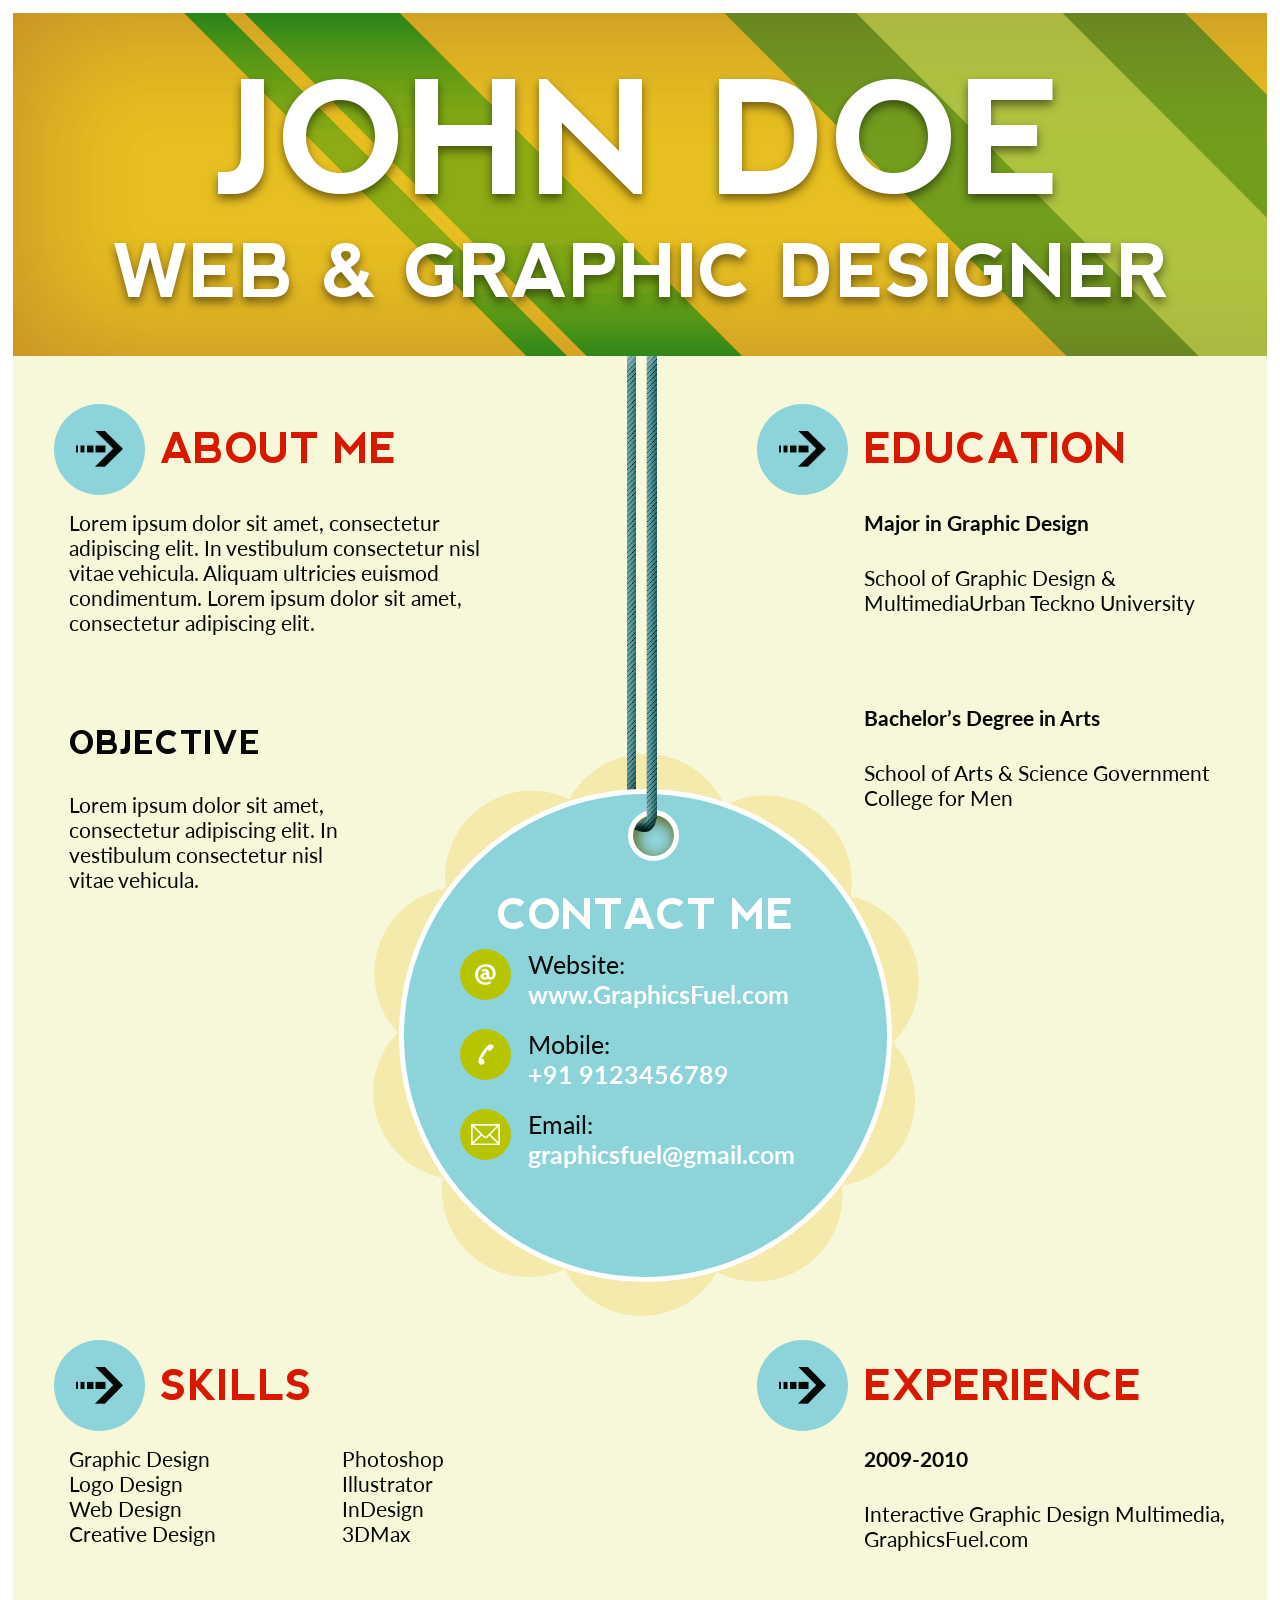
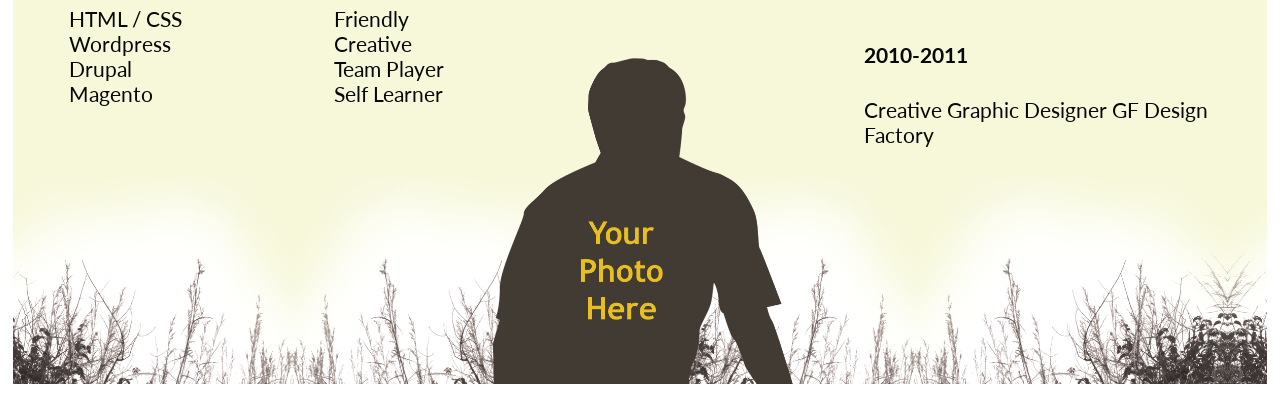
==== index.html @ d8ed86d9 "del empty folder site/" ====
<!DOCTYPE html>
<html>
  <head>
    <title>RESUME</title>
    <link rel="stylesheet" href="style.css">
    <link href="https://fonts.googleapis.com/css?family=Lato:300,400,700|Open+Sans:300,400,700" rel="stylesheet">
  </head>
  <body>
    <div class="wrapper">
      <header class="header">
        <div class="row header__row">
          <h1 class="header__title">John Doe</h1>
          <h2 class="header__subtitle">web &amp; Graphic designer</h2>
        </div>
      </header>
      <main class="main">
        <div class="container main__container container_first">
          <div class="container__block container__block_top">
            <div class="container__sphere"><img class="icon container__icon" src="images/arrow.png"></div>
            <h1 class="container__title">ABOUT  Me</h1>
          </div>
          <div class="container__block container__block_midle">
            <p class="container__text">Lorem ipsum dolor sit amet, consectetur adipiscing elit. In vestibulum consectetur nisl vitae vehicula. Aliquam ultricies euismod condimentum. Lorem ipsum dolor sit amet, consectetur adipiscing elit.</p>
          </div>
          <div class="container__block container__block_bottom">
            <h2 class="container__subtitle container__subtitle_bold">Objective</h2>
            <p class="container__text container__text_small">Lorem ipsum dolor sit amet, consectetur adipiscing elit. In vestibulum consectetur nisl vitae vehicula.</p>
          </div>
        </div>
        <div class="container main__container container_second">
          <div class="container__block container__block_top">
            <div class="container__sphere"><img class="icon container__icon" src="images/arrow.png"></div>
            <h1 class="container__title">Education</h1>
          </div>
          <div class="container__block container__block_midle">
            <h3 class="container__subtitle">Major in Graphic Design</h3>
            <p class="container__text">School of Graphic Design &amp; MultimediaUrban Teckno University</p>
          </div>
          <div class="container__block container__block_bottom">
            <h3 class="container__subtitle">Bachelor’s Degree in Arts</h3>
            <p class="container__text">School of Arts &amp; Science Government College for Men</p>
          </div>
        </div>
        <div class="container main__container container_third">
          <div class="container__block container__block_top">
            <div class="container__sphere"><img class="icon container__icon" src="images/arrow.png"></div>
            <h1 class="container__title">skills</h1>
          </div>
          <div class="container__block container__block_midle container__block_lists">
            <ul class="container__list">
              <li class="list__item">Graphic Design</li>
              <li class="list__item">Logo Design</li>
              <li class="list__item">Web Design</li>
              <li class="list__item">Creative Design</li>
            </ul>
            <ul class="container__list">
              <li class="list__item">Photoshop</li>
              <li class="list__item">Illustrator</li>
              <li class="list__item">InDesign</li>
              <li class="list__item">3DMax</li>
            </ul>
          </div>
          <div class="container__block container__block_bottom container__block_lists">
            <ul class="container__list">
              <li class="list__item">HTML / CSS</li>
              <li class="list__item">Wordpress</li>
              <li class="list__item">Drupal</li>
              <li class="list__item">Magento</li>
            </ul>
            <ul class="container__list">
              <li class="list__item">Friendly</li>
              <li class="list__item">Creative</li>
              <li class="list__item">Team Player</li>
              <li class="list__item">Self Learner</li>
            </ul>
          </div>
        </div>
        <div class="container main__container container_fourth">
          <div class="container__block container__block_top">
            <div class="container__sphere"><img class="icon container__icon" src="images/arrow.png"></div>
            <h1 class="container__title">experience</h1>
          </div>
          <div class="container__block container__block_midle">
            <h3 class="container__subtitle">2009-2010</h3>
            <p class="container__text">Interactive Graphic Design Multimedia, GraphicsFuel.com</p>
          </div>
          <div class="container__block container__block_bottom">
            <h3 class="container__subtitle">2010-2011</h3>
            <p class="container__text">Creative Graphic Designer GF Design Factory</p>
          </div>
        </div>
        <div class="contact-box main__contact-box">
          <div class="contact-box__rope contact-box__rope_back"></div>
          <div class="contact-box__bubble-wrapper">
            <div class="contact-box__sphere">
              <div class="contact-box__hole"></div>
              <div class="contact-box__rope contact-box__rope_front"></div>
              <h1 class="contact-box__title contact-box__title_big">contact me</h1>
              <div class="contact-box__website-box">
                <div class="contact-box__sphere_small"><img class="contact-box__icon" src="images/contactBoxWebsite.png"></div>
                <div class="contact-box__info">
                  <h4 class="contact-box__title">Website:</h4>
                  <p class="contact-box__website">www.GraphicsFuel.com</p>
                </div>
              </div>
              <div class="contact-box__phone-box">
                <div class="contact-box__sphere_small"><img class="contact-box__icon" src="images/contactBoxPhone.png"></div>
                <div class="contact-box__info">
                  <h4 class="contact-box__title">Mobile:</h4>
                  <p class="contact-box__phone">+91 9123456789</p>
                </div>
              </div>
              <div class="contact-box__email-box">
                <div class="contact-box__sphere_small"><img class="contact-box__icon" src="images/contactBoxEmail.png"></div>
                <div class="contact-box__info">
                  <h4 class="contact-box__title">Email:</h4>
                  <p class="contact-box__email">graphicsfuel@gmail.com</p>
                </div>
              </div>
            </div>
          </div>
        </div>
      </main>
      <footer class="footer">
        <div class="footer__photo"></div>
      </footer>
    </div>
  </body>
  <script>
    //удаление рекламы хостинга после футера
    document.body.querySelector('.cbalink').remove();
  </script>
</html>
---- style.css ----
@font-face{font-family:'nevis-Bold';src:url("fonts/nevis-Bold/nevis-Bold.eot?#iefix") format("embedded-opentype"),url("fonts/nevis-Bold/nevis-Bold.woff") format("woff"),url("nevis-Bold.ttf") format("truetype"),url("fonts/nevis-Bold/nevis-Bold.svg#nevis-Bold") format("svg");font-weight:normal;font-style:normal}@font-face{font-family:'TrebuchetMS-Bold';src:url("fonts/TrebuchetMS-Bold/TrebuchetMS-Bold.eot?#iefix") format("embedded-opentype"),url("fonts/TrebuchetMS-Bold/TrebuchetMS-Bold.woff") format("woff"),url("TrebuchetMS-Bold.ttf") format("truetype"),url("fonts/TrebuchetMS-Bold/TrebuchetMS-Bold.svg#TrebuchetMS-Bold") format("svg");font-weight:normal;font-style:normal}*{margin:0;padding:0}.cbalink{display:none !important}.wrapper{margin:1.4902vh;-webkit-box-sizing:border-box;box-sizing:border-box;background-color:#f7f8da}.header{display:-webkit-box;display:-webkit-flex;display:-ms-flexbox;display:flex;-webkit-box-pack:justify;-webkit-justify-content:space-between;-ms-flex-pack:justify;justify-content:space-between}.header__row{display:-webkit-box;display:-webkit-flex;display:-ms-flexbox;display:flex;-webkit-box-orient:vertical;-webkit-box-direction:normal;-webkit-flex-direction:column;-ms-flex-direction:column;flex-direction:column;-webkit-box-pack:center;-webkit-justify-content:center;-ms-flex-pack:center;justify-content:center;-webkit-box-align:center;-webkit-align-items:center;-ms-flex-align:center;align-items:center;background:url("images/top.png") left top no-repeat;background-size:cover;-webkit-box-sizing:border-box;box-sizing:border-box;width:100%;padding:2.94118% 0 3.29412%;z-index:10}.header__title,.header__subtitle{font-size:12.27451vw;text-shadow:0 5px 10px rgba(0,0,0,0.5);color:#fff;font-family:"nevis-Bold";font-weight:700;text-transform:uppercase}.header__subtitle{font-size:5.72549vw}.main{display:-webkit-box;display:-webkit-flex;display:-ms-flexbox;display:flex;-webkit-flex-wrap:wrap;-ms-flex-wrap:wrap;flex-wrap:wrap;padding:1.88235vw 3.17647vw 0;width:100%;-webkit-box-sizing:border-box;box-sizing:border-box;-webkit-box-pack:justify;-webkit-justify-content:space-between;-ms-flex-pack:justify;justify-content:space-between;text-align:left;font-family:Lato;position:relative}.main__container{display:-webkit-box;display:-webkit-flex;display:-ms-flexbox;display:flex;-webkit-box-orient:vertical;-webkit-box-direction:normal;-webkit-flex-direction:column;-ms-flex-direction:column;flex-direction:column;-webkit-box-pack:start;-webkit-justify-content:flex-start;-ms-flex-pack:start;justify-content:flex-start;-webkit-box-align:start;-webkit-align-items:flex-start;-ms-flex-align:start;align-items:flex-start;-webkit-flex-wrap:wrap;-ms-flex-wrap:wrap;flex-wrap:wrap;width:40%;margin-top:1.88235vw;-webkit-box-sizing:border-box;box-sizing:border-box}.main__container:nth-of-type(1),.main__container:nth-of-type(2){margin-bottom:30.78431vw}.main__container:nth-of-type(2n) .container__block_midle{margin-left:8.35294vw}.main__container:nth-of-type(2n) .container__block_bottom,.main__container:nth-of-type(2n) .container__block_midle{margin-left:8.35294vw}.main__contact-box{left:28.66667%;top:28.03922%;width:42.66667vw;height:43.92157vw;position:absolute}.container__block{display:-webkit-box;display:-webkit-flex;display:-ms-flexbox;display:flex;-webkit-box-orient:vertical;-webkit-box-direction:normal;-webkit-flex-direction:column;-ms-flex-direction:column;flex-direction:column}.container__block_top{-webkit-box-orient:horizontal;-webkit-box-direction:normal;-webkit-flex-direction:row;-ms-flex-direction:row;flex-direction:row;-webkit-box-align:center;-webkit-align-items:center;-ms-flex-align:center;align-items:center;margin-bottom:1.17647vw}.container__block_midle{padding-bottom:2.47059vw;margin-bottom:2.23529vw}.container__block_bottom,.container__block_midle{margin-left:1.17647vw}.container__block_lists{-webkit-box-orient:horizontal;-webkit-box-direction:normal;-webkit-flex-direction:row;-ms-flex-direction:row;flex-direction:row;-webkit-box-pack:justify;-webkit-justify-content:space-between;-ms-flex-pack:justify;justify-content:space-between;width:100%;-webkit-box-sizing:border-box;box-sizing:border-box}.container__sphere{display:-webkit-box;display:-webkit-flex;display:-ms-flexbox;display:flex;-webkit-box-pack:center;-webkit-justify-content:center;-ms-flex-pack:center;justify-content:center;-webkit-box-align:center;-webkit-align-items:center;-ms-flex-align:center;align-items:center;width:7.09804vw;height:7.09804vw;margin-right:1.21569vw;-webkit-border-radius:50% 50%;border-radius:50% 50%;background-color:#8dd4da}.container__icon{width:51.9337%;height:40.33149%}.container__title{font-family:"nevis-Bold";font-size:3.2549vw;color:#d91800;font-weight:700;text-transform:uppercase}.container__subtitle,.container__text{font-weight:700;color:#060808;font-size:1.64706vw;margin-bottom:2.35294vw}.container__subtitle_bold{font-family:"nevis-Bold";font-size:2.47059vw;font-weight:700;text-transform:uppercase}.container__text{font-weight:400}.container__text_small{width:60%}.container__list{margin-right:20%}.list__item{list-style-type:none;font-size:1.64706vw;color:#060808;font-weight:400}.contact-box__bubble-wrapper{width:100%;height:100%;background:url("images/bubble-wrapper.png") left top no-repeat;background-size:cover;-webkit-box-sizing:border-box;box-sizing:border-box;display:-webkit-box;display:-webkit-flex;display:-ms-flexbox;display:flex;-webkit-box-pack:center;-webkit-justify-content:center;-ms-flex-pack:center;justify-content:center;-webkit-box-align:center;-webkit-align-items:center;-ms-flex-align:center;align-items:center}.contact-box__icon{width:1.76471vw;height:auto}.contact-box__icon:last-of-type{height:1.64706vw;width:auto}.contact-box__title{color:#060808;font-weight:400;font-size:1.96078vw}.contact-box__title_big{font-size:3.2549vw;color:#fff;font-family:"nevis-Bold";text-transform:uppercase}.contact-box__hole{width:3.21569vw;height:3.21569vw;-webkit-box-shadow:inset .19608vw .35294vw 1.13725vw #5b5800;box-shadow:inset .19608vw .35294vw 1.13725vw #5b5800;border:.39216vw solid #fff;-webkit-border-radius:50% 50%;border-radius:50% 50%;position:absolute;top:1.29412vw;left:46.23162%}.contact-box__rope{position:absolute}.contact-box__rope_front{height:37.64706vw;width:1.84314vw;margin-left:-0.1%;background:url("images/ropeFront.png") left top no-repeat;background-size:cover;z-index:3;bottom:92%}.contact-box__rope_back{height:38.03922vw;width:.70588vw;background:url("images/ropeBack.png") left top no-repeat;background-size:cover;z-index:0;left:46.5%;bottom:85%}.contact-box__sphere{width:37.72549vw;height:37.72549vw;border:.39216vw solid #fff;-webkit-border-radius:50% 50%;border-radius:50% 50%;background-color:#8dd4da;display:-webkit-box;display:-webkit-flex;display:-ms-flexbox;display:flex;-webkit-box-orient:vertical;-webkit-box-direction:normal;-webkit-flex-direction:column;-ms-flex-direction:column;flex-direction:column;-webkit-box-pack:center;-webkit-justify-content:center;-ms-flex-pack:center;justify-content:center;-webkit-box-align:center;-webkit-align-items:center;-ms-flex-align:center;align-items:center;position:relative}.contact-box__sphere_small{width:4vw;height:4vw;-webkit-border-radius:50% 50%;border-radius:50% 50%;background-color:#b6c500;display:-webkit-box;display:-webkit-flex;display:-ms-flexbox;display:flex;-webkit-box-pack:center;-webkit-justify-content:center;-ms-flex-pack:center;justify-content:center;-webkit-box-align:center;-webkit-align-items:center;-ms-flex-align:center;align-items:center;margin-right:1.33333vw}.contact-box__website-box,.contact-box__phone-box,.contact-box__email-box{width:29.01961vw;margin:.78431vw 0;display:-webkit-box;display:-webkit-flex;display:-ms-flexbox;display:flex;-webkit-box-orient:horizontal;-webkit-box-direction:normal;-webkit-flex-direction:row;-ms-flex-direction:row;flex-direction:row;-webkit-flex-wrap:wrap;-ms-flex-wrap:wrap;flex-wrap:wrap}.contact-box__website,.contact-box__phone,.contact-box__email{color:#fff;font-size:1.96078vw;font-weight:700}.footer{background:url("images/footer.png") left top no-repeat;background-size:cover;-webkit-box-sizing:border-box;box-sizing:border-box;height:16.19608vw;position:relative}.footer__photo{background:url("images/photo.png") left top no-repeat;background-size:cover;width:23.4902vw;height:25.45098vw;bottom:0;margin-left:38.23529%;position:absolute}
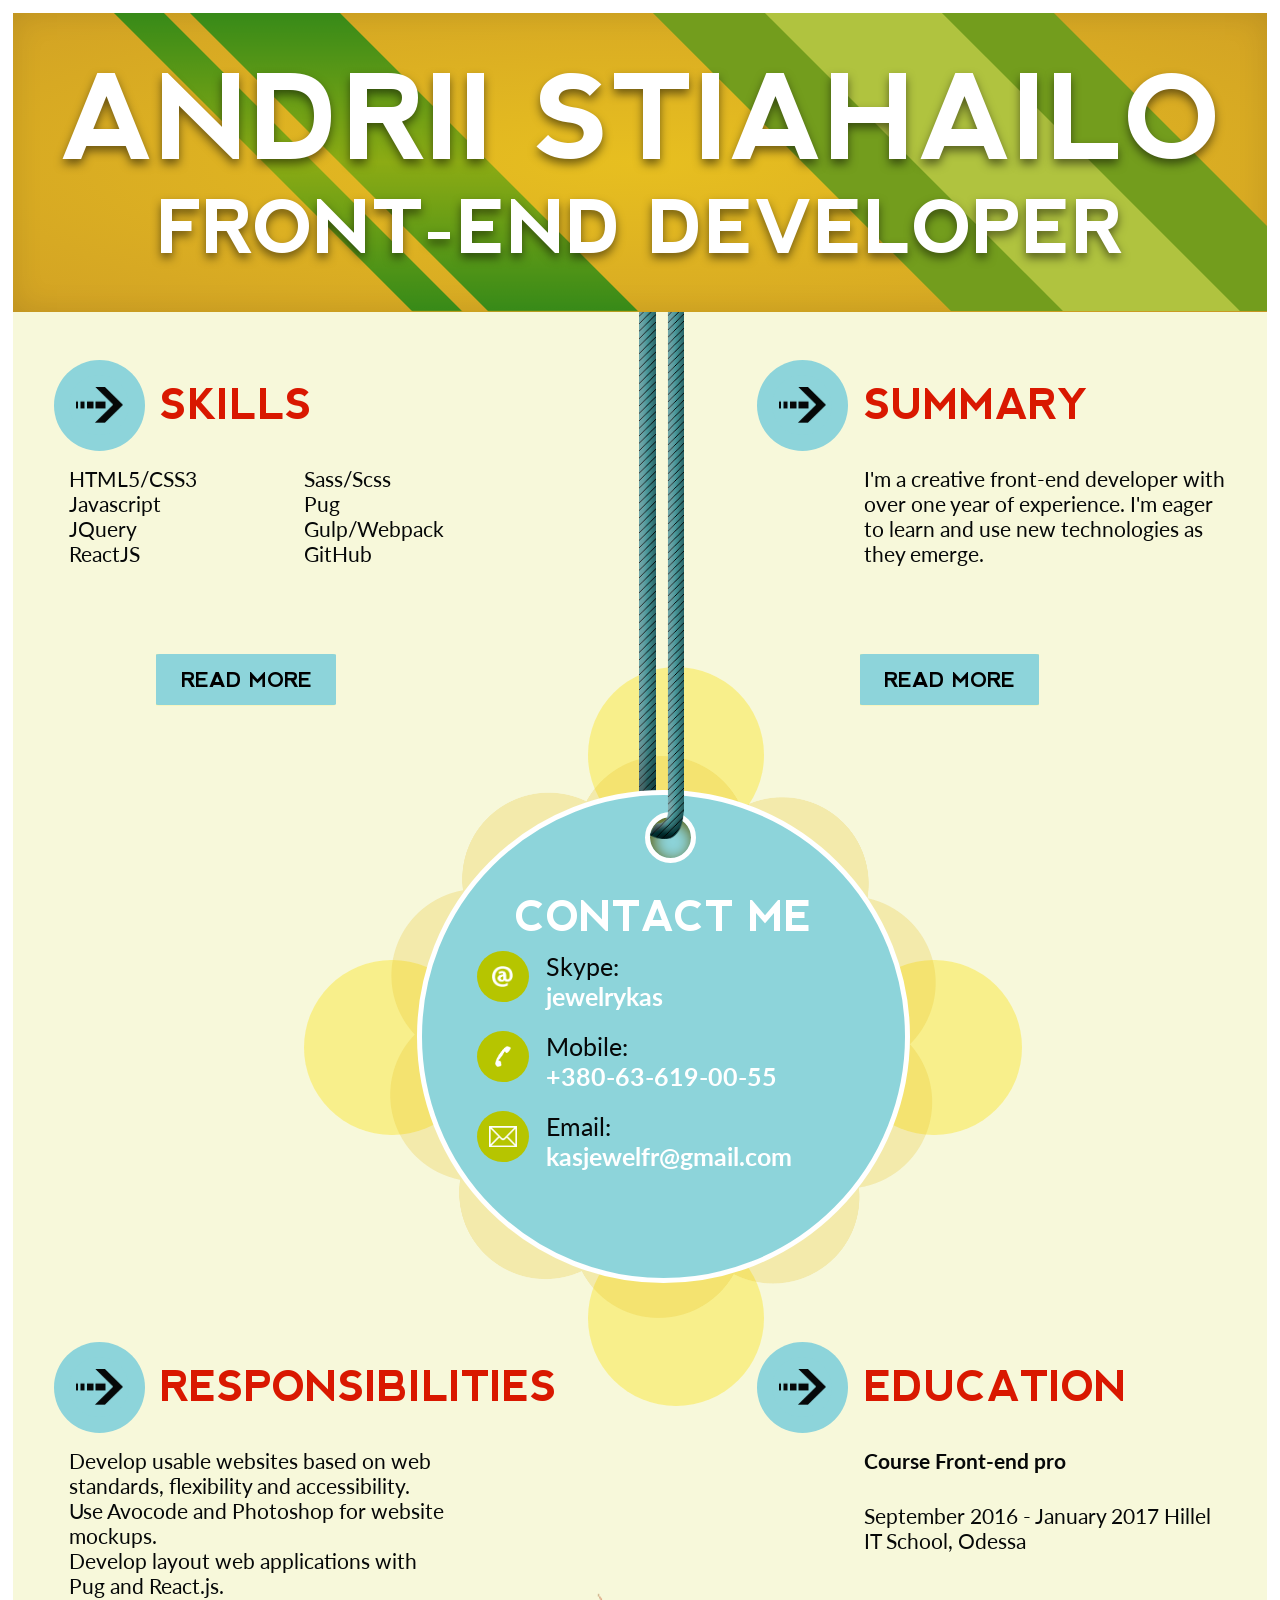
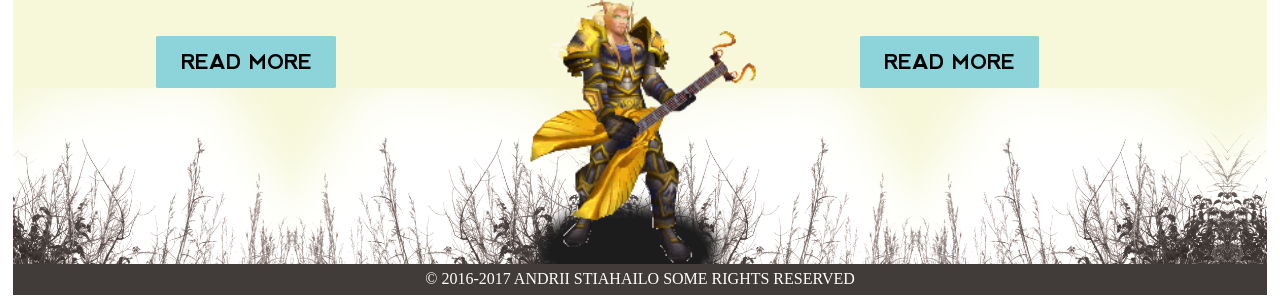
==== commit 8f85e5a8: "update site in branch master" ====
--- a/index.html
+++ b/index.html
@@ -2,96 +2,115 @@
 <html>
   <head>
     <title>RESUME</title>
-    <link rel="stylesheet" href="style.css">
+    <link rel="stylesheet" href="style.css?ver=1">
     <link href="https://fonts.googleapis.com/css?family=Lato:300,400,700|Open+Sans:300,400,700" rel="stylesheet">
   </head>
   <body>
     <div class="wrapper">
       <header class="header">
+        <div class="header__skew-blok skew-blok skew-blok_right">
+          <div class="skew-blok__skew-elem skew-blok__skew-elem_big-right">
+            <div class="skew-blok__skew-elem skew-blok__skew-elem_small-right"></div>
+          </div>
+        </div>
+        <div class="header__skew-blok skew-blok skew-blok_left">
+          <div class="skew-blok__skew-elem skew-blok__skew-elem_big-left"></div>
+          <div class="skew-blok__skew-elem skew-blok__skew-elem_small-left"></div>
+        </div>
         <div class="row header__row">
-          <h1 class="header__title">John Doe</h1>
-          <h2 class="header__subtitle">web &amp; Graphic designer</h2>
+          <h1 class="header__title">ANDRII STIAHAILO</h1>
+          <h2 class="header__subtitle">FRONT-END DEVELOPER</h2>
         </div>
       </header>
       <main class="main">
         <div class="container main__container container_first">
           <div class="container__block container__block_top">
-            <div class="container__sphere"><img class="icon container__icon" src="images/arrow.png"></div>
-            <h1 class="container__title">ABOUT  Me</h1>
+            <div class="container__sphere">
+              <div class="container__icon_front"><img class="icon container__icon" src="images/arrow.png"></div>
+              <div class="container__icon_back"><img class="icon container__icon" src="images/gear.svg"></div>
+            </div>
+            <h1 class="container__title">skills</h1>
+          </div>
+          <div class="container__block container__block_midle container__block_lists">
+            <ul class="container__list">
+              <li class="list__item">HTML5/CSS3</li>
+              <li class="list__item">Javascript</li>
+              <li class="list__item">JQuery</li>
+              <li class="list__item">ReactJS</li>
+            </ul>
+            <ul class="container__list">
+              <li class="list__item">Sass/Scss</li>
+              <li class="list__item">Pug</li>
+              <li class="list__item">Gulp/Webpack</li>
+              <li class="list__item">GitHub</li>
+            </ul>
+          </div>
+          <div class="container__block container__block_bottom container__block_lists hide_size">
+            <ul class="container__list">
+              <li class="list__item">Bootstrap</li>
+              <li class="list__item">Wordpress</li>
+              <li class="list__item">Avocode</li>
+              <li class="list__item">Photoshop</li>
+            </ul>
+            <ul class="container__list">
+              <li class="list__item">OOP JS</li>
+              <li class="list__item">Ajax request</li>
+              <li class="list__item">API</li>
+              <li class="list__item">BEM</li>
+            </ul>
+          </div>
+          <input class="container-button__checkbox hide" type="checkbox" id="checkbox_1">
+          <label for="checkbox_1" onclick="chekSize(this)">
+            <div class="container-button">
+              <div class="container-button__sides">
+                <div class="container-button__side container-button__side_front"> 
+                  <p class="container-button__text">read more</p>
+                </div>
+                <div class="container-button__side container-button__side_back"> 
+                  <p class="container-button__text">hide</p>
+                </div>
+              </div>
+            </div>
+          </label>
+        </div>
+        <div class="container main__container container_second">
+          <div class="container__block container__block_top">
+            <div class="container__sphere">
+              <div class="container__icon_front"><img class="icon container__icon" src="images/arrow.png"></div>
+              <div class="container__icon_back"><img class="icon container__icon" src="images/gear.svg"></div>
+            </div>
+            <h1 class="container__title">SUMMARY</h1>
           </div>
           <div class="container__block container__block_midle">
-            <p class="container__text">Lorem ipsum dolor sit amet, consectetur adipiscing elit. In vestibulum consectetur nisl vitae vehicula. Aliquam ultricies euismod condimentum. Lorem ipsum dolor sit amet, consectetur adipiscing elit.</p>
-          </div>
-          <div class="container__block container__block_bottom">
-            <h2 class="container__subtitle container__subtitle_bold">Objective</h2>
-            <p class="container__text container__text_small">Lorem ipsum dolor sit amet, consectetur adipiscing elit. In vestibulum consectetur nisl vitae vehicula.</p>
-          </div>
-        </div>
-        <div class="container main__container container_second">
-          <div class="container__block container__block_top">
-            <div class="container__sphere"><img class="icon container__icon" src="images/arrow.png"></div>
-            <h1 class="container__title">Education</h1>
-          </div>
-          <div class="container__block container__block_midle">
-            <h3 class="container__subtitle">Major in Graphic Design</h3>
-            <p class="container__text">School of Graphic Design &amp; MultimediaUrban Teckno University</p>
-          </div>
-          <div class="container__block container__block_bottom">
-            <h3 class="container__subtitle">Bachelor’s Degree in Arts</h3>
-            <p class="container__text">School of Arts &amp; Science Government College for Men</p>
-          </div>
-        </div>
-        <div class="container main__container container_third">
-          <div class="container__block container__block_top">
-            <div class="container__sphere"><img class="icon container__icon" src="images/arrow.png"></div>
-            <h1 class="container__title">skills</h1>
-          </div>
-          <div class="container__block container__block_midle container__block_lists">
-            <ul class="container__list">
-              <li class="list__item">Graphic Design</li>
-              <li class="list__item">Logo Design</li>
-              <li class="list__item">Web Design</li>
-              <li class="list__item">Creative Design</li>
-            </ul>
-            <ul class="container__list">
-              <li class="list__item">Photoshop</li>
-              <li class="list__item">Illustrator</li>
-              <li class="list__item">InDesign</li>
-              <li class="list__item">3DMax</li>
-            </ul>
-          </div>
-          <div class="container__block container__block_bottom container__block_lists">
-            <ul class="container__list">
-              <li class="list__item">HTML / CSS</li>
-              <li class="list__item">Wordpress</li>
-              <li class="list__item">Drupal</li>
-              <li class="list__item">Magento</li>
-            </ul>
-            <ul class="container__list">
-              <li class="list__item">Friendly</li>
-              <li class="list__item">Creative</li>
-              <li class="list__item">Team Player</li>
-              <li class="list__item">Self Learner</li>
-            </ul>
-          </div>
-        </div>
-        <div class="container main__container container_fourth">
-          <div class="container__block container__block_top">
-            <div class="container__sphere"><img class="icon container__icon" src="images/arrow.png"></div>
-            <h1 class="container__title">experience</h1>
-          </div>
-          <div class="container__block container__block_midle">
-            <h3 class="container__subtitle">2009-2010</h3>
-            <p class="container__text">Interactive Graphic Design Multimedia, GraphicsFuel.com</p>
-          </div>
-          <div class="container__block container__block_bottom">
-            <h3 class="container__subtitle">2010-2011</h3>
-            <p class="container__text">Creative Graphic Designer GF Design Factory</p>
-          </div>
-        </div>
-        <div class="contact-box main__contact-box">
-          <div class="contact-box__rope contact-box__rope_back"></div>
-          <div class="contact-box__bubble-wrapper">
+            <p class="container__text"> I'm a creative front-end developer with over one year of experience. I'm eager to learn and use new technologies as they emerge.</p>
+          </div>
+          <div class="container__block container__block_bottom hide_size">
+            <p class="container__text">Reliable and dedicated with the ability to learn quickly and work in a fast paced environment.</p>
+          </div>
+          <input class="container-button__checkbox hide" type="checkbox" id="checkbox_3">
+          <label for="checkbox_3" onclick="chekSize(this)">
+            <div class="container-button">
+              <div class="container-button__sides">
+                <div class="container-button__side container-button__side_front"> 
+                  <p class="container-button__text">read more</p>
+                </div>
+                <div class="container-button__side container-button__side_back"> 
+                  <p class="container-button__text">hide</p>
+                </div>
+              </div>
+            </div>
+          </label>
+        </div>
+        <div class="contact-box_wrap">
+          <div class="contact-box main__contact-box">
+            <div class="contact-box__rope contact-box__rope_back"></div>
+            <div class="contact-box__bubble-wrapper"></div>
+            <div class="contact-box__circles-wrapper">
+              <div class="contact-box__circle contact-box__circle_top"></div>
+              <div class="contact-box__circle contact-box__circle_right"></div>
+              <div class="contact-box__circle contact-box__circle_bottom"></div>
+              <div class="contact-box__circle contact-box__circle_left"></div>
+            </div>
             <div class="contact-box__sphere">
               <div class="contact-box__hole"></div>
               <div class="contact-box__rope contact-box__rope_front"></div>
@@ -99,35 +118,113 @@
               <div class="contact-box__website-box">
                 <div class="contact-box__sphere_small"><img class="contact-box__icon" src="images/contactBoxWebsite.png"></div>
                 <div class="contact-box__info">
-                  <h4 class="contact-box__title">Website:</h4>
-                  <p class="contact-box__website">www.GraphicsFuel.com</p>
+                  <h4 class="contact-box__title">Skype:</h4>
+                  <p class="contact-box__website">jewelrykas</p>
                 </div>
               </div>
               <div class="contact-box__phone-box">
                 <div class="contact-box__sphere_small"><img class="contact-box__icon" src="images/contactBoxPhone.png"></div>
                 <div class="contact-box__info">
                   <h4 class="contact-box__title">Mobile:</h4>
-                  <p class="contact-box__phone">+91 9123456789</p>
+                  <p class="contact-box__phone">+380-63-619-00-55</p>
                 </div>
               </div>
               <div class="contact-box__email-box">
                 <div class="contact-box__sphere_small"><img class="contact-box__icon" src="images/contactBoxEmail.png"></div>
                 <div class="contact-box__info">
                   <h4 class="contact-box__title">Email:</h4>
-                  <p class="contact-box__email">graphicsfuel@gmail.com</p>
-                </div>
-              </div>
-            </div>
-          </div>
+                  <p class="contact-box__email">kasjewelfr@gmail.com</p>
+                </div>
+              </div>
+            </div>
+          </div>
+        </div>
+        <div class="container main__container container_third">
+          <div class="container__block container__block_top">
+            <div class="container__sphere">
+              <div class="container__icon_front"><img class="icon container__icon" src="images/arrow.png"></div>
+              <div class="container__icon_back"><img class="icon container__icon" src="images/gear.svg"></div>
+            </div>
+            <h1 class="container__title">Responsibilities</h1>
+          </div>
+          <div class="container__block container__block_midle container__block_lists">
+            <ul class="container__list">
+              <li class="list__item">Develop usable websites based on web standards, flexibility and accessibility.</li>
+              <li class="list__item">Use Avocode and Photoshop for website mockups.</li>
+              <li class="list__item">Develop layout web applications with Pug and React.js.</li>
+            </ul>
+          </div>
+          <div class="container__block container__block_bottom container__block_lists hide_size">
+            <ul class="container__list">
+              <li class="list__item">Write simple plugins and animations in JavaScript.</li>
+              <li class="list__item">Use BEM methodology for making source code more readable and understandable.</li>
+            </ul>
+          </div>
+          <input class="container-button__checkbox hide" type="checkbox" id="checkbox_2">
+          <label for="checkbox_2" onclick="chekSize(this)">
+            <div class="container-button">
+              <div class="container-button__sides">
+                <div class="container-button__side container-button__side_front"> 
+                  <p class="container-button__text">read more</p>
+                </div>
+                <div class="container-button__side container-button__side_back"> 
+                  <p class="container-button__text">hide</p>
+                </div>
+              </div>
+            </div>
+          </label>
+        </div>
+        <div class="container main__container container_fourth">
+          <div class="container__block container__block_top">
+            <div class="container__sphere">
+              <div class="container__icon_front"><img class="icon container__icon" src="images/arrow.png"></div>
+              <div class="container__icon_back"><img class="icon container__icon" src="images/gear.svg"></div>
+            </div>
+            <h1 class="container__title">Education</h1>
+          </div>
+          <div class="container__block container__block_midle">
+            <h3 class="container__subtitle">Course Front-end pro</h3>
+            <p class="container__text">September 2016 - January 2017	Hillel IT School, Odessa</p>
+          </div>
+          <div class="container__block container__block_bottom hide_size">
+            <h3 class="container__subtitle">Diploma - Enterprise economy</h3>
+            <p class="container__text">September 2011 - June 2015	ONAFT (Odessa National Academy Food Technologies)</p>
+          </div>
+          <input class="container-button__checkbox hide" type="checkbox" id="checkbox_4">
+          <label for="checkbox_4" onclick="chekSize(this)">
+            <div class="container-button">
+              <div class="container-button__sides">
+                <div class="container-button__side container-button__side_front"> 
+                  <p class="container-button__text">read more</p>
+                </div>
+                <div class="container-button__side container-button__side_back"> 
+                  <p class="container-button__text">hide</p>
+                </div>
+              </div>
+            </div>
+          </label>
         </div>
       </main>
       <footer class="footer">
         <div class="footer__photo"></div>
+        <div class="footer__shadow"></div>
+        <div class="footer__copyright">
+          <p class="footer__text">&copy; 2016-2017 ANDRII STIAHAILO SOME RIGHTS RESERVED</p>
+        </div>
       </footer>
     </div>
   </body>
   <script>
     //удаление рекламы хостинга после футера
-    document.body.querySelector('.cbalink').remove();
+    if (document.body.querySelector('.cbalink'))
+    	document.body.querySelector('.cbalink').remove();
+    //
+    function chekSize(e) {
+    var elem = e.parentElement.children
+    	if (!elem[3].checked)
+    		elem[2].classList.remove('hide_size')
+    	else
+    		elem[2].classList.add('hide_size')
+    }
   </script>
 </html>
--- a/style.css
+++ b/style.css
@@ -1 +1 @@
-@font-face{font-family:'nevis-Bold';src:url("fonts/nevis-Bold/nevis-Bold.eot?#iefix") format("embedded-opentype"),url("fonts/nevis-Bold/nevis-Bold.woff") format("woff"),url("nevis-Bold.ttf") format("truetype"),url("fonts/nevis-Bold/nevis-Bold.svg#nevis-Bold") format("svg");font-weight:normal;font-style:normal}@font-face{font-family:'TrebuchetMS-Bold';src:url("fonts/TrebuchetMS-Bold/TrebuchetMS-Bold.eot?#iefix") format("embedded-opentype"),url("fonts/TrebuchetMS-Bold/TrebuchetMS-Bold.woff") format("woff"),url("TrebuchetMS-Bold.ttf") format("truetype"),url("fonts/TrebuchetMS-Bold/TrebuchetMS-Bold.svg#TrebuchetMS-Bold") format("svg");font-weight:normal;font-style:normal}*{margin:0;padding:0}.cbalink{display:none !important}.wrapper{margin:1.4902vh;-webkit-box-sizing:border-box;box-sizing:border-box;background-color:#f7f8da}.header{display:-webkit-box;display:-webkit-flex;display:-ms-flexbox;display:flex;-webkit-box-pack:justify;-webkit-justify-content:space-between;-ms-flex-pack:justify;justify-content:space-between}.header__row{display:-webkit-box;display:-webkit-flex;display:-ms-flexbox;display:flex;-webkit-box-orient:vertical;-webkit-box-direction:normal;-webkit-flex-direction:column;-ms-flex-direction:column;flex-direction:column;-webkit-box-pack:center;-webkit-justify-content:center;-ms-flex-pack:center;justify-content:center;-webkit-box-align:center;-webkit-align-items:center;-ms-flex-align:center;align-items:center;background:url("images/top.png") left top no-repeat;background-size:cover;-webkit-box-sizing:border-box;box-sizing:border-box;width:100%;padding:2.94118% 0 3.29412%;z-index:10}.header__title,.header__subtitle{font-size:12.27451vw;text-shadow:0 5px 10px rgba(0,0,0,0.5);color:#fff;font-family:"nevis-Bold";font-weight:700;text-transform:uppercase}.header__subtitle{font-size:5.72549vw}.main{display:-webkit-box;display:-webkit-flex;display:-ms-flexbox;display:flex;-webkit-flex-wrap:wrap;-ms-flex-wrap:wrap;flex-wrap:wrap;padding:1.88235vw 3.17647vw 0;width:100%;-webkit-box-sizing:border-box;box-sizing:border-box;-webkit-box-pack:justify;-webkit-justify-content:space-between;-ms-flex-pack:justify;justify-content:space-between;text-align:left;font-family:Lato;position:relative}.main__container{display:-webkit-box;display:-webkit-flex;display:-ms-flexbox;display:flex;-webkit-box-orient:vertical;-webkit-box-direction:normal;-webkit-flex-direction:column;-ms-flex-direction:column;flex-direction:column;-webkit-box-pack:start;-webkit-justify-content:flex-start;-ms-flex-pack:start;justify-content:flex-start;-webkit-box-align:start;-webkit-align-items:flex-start;-ms-flex-align:start;align-items:flex-start;-webkit-flex-wrap:wrap;-ms-flex-wrap:wrap;flex-wrap:wrap;width:40%;margin-top:1.88235vw;-webkit-box-sizing:border-box;box-sizing:border-box}.main__container:nth-of-type(1),.main__container:nth-of-type(2){margin-bottom:30.78431vw}.main__container:nth-of-type(2n) .container__block_midle{margin-left:8.35294vw}.main__container:nth-of-type(2n) .container__block_bottom,.main__container:nth-of-type(2n) .container__block_midle{margin-left:8.35294vw}.main__contact-box{left:28.66667%;top:28.03922%;width:42.66667vw;height:43.92157vw;position:absolute}.container__block{display:-webkit-box;display:-webkit-flex;display:-ms-flexbox;display:flex;-webkit-box-orient:vertical;-webkit-box-direction:normal;-webkit-flex-direction:column;-ms-flex-direction:column;flex-direction:column}.container__block_top{-webkit-box-orient:horizontal;-webkit-box-direction:normal;-webkit-flex-direction:row;-ms-flex-direction:row;flex-direction:row;-webkit-box-align:center;-webkit-align-items:center;-ms-flex-align:center;align-items:center;margin-bottom:1.17647vw}.container__block_midle{padding-bottom:2.47059vw;margin-bottom:2.23529vw}.container__block_bottom,.container__block_midle{margin-left:1.17647vw}.container__block_lists{-webkit-box-orient:horizontal;-webkit-box-direction:normal;-webkit-flex-direction:row;-ms-flex-direction:row;flex-direction:row;-webkit-box-pack:justify;-webkit-justify-content:space-between;-ms-flex-pack:justify;justify-content:space-between;width:100%;-webkit-box-sizing:border-box;box-sizing:border-box}.container__sphere{display:-webkit-box;display:-webkit-flex;display:-ms-flexbox;display:flex;-webkit-box-pack:center;-webkit-justify-content:center;-ms-flex-pack:center;justify-content:center;-webkit-box-align:center;-webkit-align-items:center;-ms-flex-align:center;align-items:center;width:7.09804vw;height:7.09804vw;margin-right:1.21569vw;-webkit-border-radius:50% 50%;border-radius:50% 50%;background-color:#8dd4da}.container__icon{width:51.9337%;height:40.33149%}.container__title{font-family:"nevis-Bold";font-size:3.2549vw;color:#d91800;font-weight:700;text-transform:uppercase}.container__subtitle,.container__text{font-weight:700;color:#060808;font-size:1.64706vw;margin-bottom:2.35294vw}.container__subtitle_bold{font-family:"nevis-Bold";font-size:2.47059vw;font-weight:700;text-transform:uppercase}.container__text{font-weight:400}.container__text_small{width:60%}.container__list{margin-right:20%}.list__item{list-style-type:none;font-size:1.64706vw;color:#060808;font-weight:400}.contact-box__bubble-wrapper{width:100%;height:100%;background:url("images/bubble-wrapper.png") left top no-repeat;background-size:cover;-webkit-box-sizing:border-box;box-sizing:border-box;display:-webkit-box;display:-webkit-flex;display:-ms-flexbox;display:flex;-webkit-box-pack:center;-webkit-justify-content:center;-ms-flex-pack:center;justify-content:center;-webkit-box-align:center;-webkit-align-items:center;-ms-flex-align:center;align-items:center}.contact-box__icon{width:1.76471vw;height:auto}.contact-box__icon:last-of-type{height:1.64706vw;width:auto}.contact-box__title{color:#060808;font-weight:400;font-size:1.96078vw}.contact-box__title_big{font-size:3.2549vw;color:#fff;font-family:"nevis-Bold";text-transform:uppercase}.contact-box__hole{width:3.21569vw;height:3.21569vw;-webkit-box-shadow:inset .19608vw .35294vw 1.13725vw #5b5800;box-shadow:inset .19608vw .35294vw 1.13725vw #5b5800;border:.39216vw solid #fff;-webkit-border-radius:50% 50%;border-radius:50% 50%;position:absolute;top:1.29412vw;left:46.23162%}.contact-box__rope{position:absolute}.contact-box__rope_front{height:37.64706vw;width:1.84314vw;margin-left:-0.1%;background:url("images/ropeFront.png") left top no-repeat;background-size:cover;z-index:3;bottom:92%}.contact-box__rope_back{height:38.03922vw;width:.70588vw;background:url("images/ropeBack.png") left top no-repeat;background-size:cover;z-index:0;left:46.5%;bottom:85%}.contact-box__sphere{width:37.72549vw;height:37.72549vw;border:.39216vw solid #fff;-webkit-border-radius:50% 50%;border-radius:50% 50%;background-color:#8dd4da;display:-webkit-box;display:-webkit-flex;display:-ms-flexbox;display:flex;-webkit-box-orient:vertical;-webkit-box-direction:normal;-webkit-flex-direction:column;-ms-flex-direction:column;flex-direction:column;-webkit-box-pack:center;-webkit-justify-content:center;-ms-flex-pack:center;justify-content:center;-webkit-box-align:center;-webkit-align-items:center;-ms-flex-align:center;align-items:center;position:relative}.contact-box__sphere_small{width:4vw;height:4vw;-webkit-border-radius:50% 50%;border-radius:50% 50%;background-color:#b6c500;display:-webkit-box;display:-webkit-flex;display:-ms-flexbox;display:flex;-webkit-box-pack:center;-webkit-justify-content:center;-ms-flex-pack:center;justify-content:center;-webkit-box-align:center;-webkit-align-items:center;-ms-flex-align:center;align-items:center;margin-right:1.33333vw}.contact-box__website-box,.contact-box__phone-box,.contact-box__email-box{width:29.01961vw;margin:.78431vw 0;display:-webkit-box;display:-webkit-flex;display:-ms-flexbox;display:flex;-webkit-box-orient:horizontal;-webkit-box-direction:normal;-webkit-flex-direction:row;-ms-flex-direction:row;flex-direction:row;-webkit-flex-wrap:wrap;-ms-flex-wrap:wrap;flex-wrap:wrap}.contact-box__website,.contact-box__phone,.contact-box__email{color:#fff;font-size:1.96078vw;font-weight:700}.footer{background:url("images/footer.png") left top no-repeat;background-size:cover;-webkit-box-sizing:border-box;box-sizing:border-box;height:16.19608vw;position:relative}.footer__photo{background:url("images/photo.png") left top no-repeat;background-size:cover;width:23.4902vw;height:25.45098vw;bottom:0;margin-left:38.23529%;position:absolute}
+@font-face{font-family:'nevis-Bold';src:url("fonts/nevis-Bold/nevis-Bold.eot?#iefix") format("embedded-opentype"),url("fonts/nevis-Bold/nevis-Bold.woff") format("woff"),url("nevis-Bold.ttf") format("truetype"),url("fonts/nevis-Bold/nevis-Bold.svg#nevis-Bold") format("svg");font-weight:normal;font-style:normal}@font-face{font-family:'TrebuchetMS-Bold';src:url("fonts/TrebuchetMS-Bold/TrebuchetMS-Bold.eot?#iefix") format("embedded-opentype"),url("fonts/TrebuchetMS-Bold/TrebuchetMS-Bold.woff") format("woff"),url("TrebuchetMS-Bold.ttf") format("truetype"),url("fonts/TrebuchetMS-Bold/TrebuchetMS-Bold.svg#TrebuchetMS-Bold") format("svg");font-weight:normal;font-style:normal}*{margin:0;padding:0}.cbalink{display:none !important}.wrapper{margin:1.4902vh;-webkit-box-sizing:border-box;box-sizing:border-box;background-color:#f7f8da;overflow:hidden}body{min-width:320px;margin:0 auto}.header{display:-webkit-box;display:-webkit-flex;display:-ms-flexbox;display:flex;-webkit-box-pack:justify;-webkit-justify-content:space-between;-ms-flex-pack:justify;justify-content:space-between;position:relative;background:-webkit-radial-gradient(#e7bf20, #D2A224);background:radial-gradient(#e7bf20, #D2A224);-webkit-box-shadow:inset 0px 0px 30px 1px rgba(0,0,0,0.1);box-shadow:inset 0px 0px 30px 1px rgba(0,0,0,0.1);z-index:10;overflow:hidden}.header__row{display:-webkit-box;display:-webkit-flex;display:-ms-flexbox;display:flex;-webkit-box-orient:vertical;-webkit-box-direction:normal;-webkit-flex-direction:column;-ms-flex-direction:column;flex-direction:column;-webkit-box-pack:center;-webkit-justify-content:center;-ms-flex-pack:center;justify-content:center;-webkit-box-align:center;-webkit-align-items:center;-ms-flex-align:center;align-items:center;background-size:cover;-webkit-box-sizing:border-box;box-sizing:border-box;width:100%;padding:2.94118% 0 3.29412%;z-index:5}.header__title,.header__subtitle{font-size:9.27451vw;text-shadow:0 5px 10px rgba(0,0,0,0.5);color:#fff;font-family:"nevis-Bold";font-weight:700;text-transform:uppercase}.header__subtitle{font-size:5.72549vw}.header__skew-blok{height:100%;width:40%;position:absolute}.skew-blok_right{top:0;right:0;display:-webkit-box;display:-webkit-flex;display:-ms-flexbox;display:flex;-webkit-box-pack:end;-webkit-justify-content:flex-end;-ms-flex-pack:end;justify-content:flex-end}.skew-blok_left{top:0;left:0;display:-webkit-box;display:-webkit-flex;display:-ms-flexbox;display:flex;-webkit-box-pack:end;-webkit-justify-content:flex-end;-ms-flex-pack:end;justify-content:flex-end}.skew-blok__skew-elem{height:100%}.skew-blok__skew-elem_big-right{background:#739d1d;width:80%;z-index:3;-webkit-transform:skewX(45deg);-ms-transform:skewX(45deg);transform:skewX(45deg);margin-right:5vw;-webkit-animation:upBig 1.5s linear;animation:upBig 1.5s linear}.skew-blok__skew-elem_small-right{background:#b0c33f;width:44%;margin:0 auto;-webkit-animation:upSmall 1s 1.6s linear forwards;animation:upSmall 1s 1.6s linear forwards;opacity:0}.skew-blok__skew-elem_big-left{background:-webkit-gradient(linear, left bottom, left top, from(#378A18), color-stop(#8cab14), to(#378A18));background:-webkit-linear-gradient(bottom, #378A18, #8cab14, #378A18);background:linear-gradient(0deg, #378A18, #8cab14, #378A18);width:30%;z-index:2;-webkit-transform:skewX(45deg);-ms-transform:skewX(45deg);transform:skewX(45deg);margin:0 2vw;-webkit-box-ordinal-group:2;-webkit-order:1;-ms-flex-order:1;order:1;-webkit-animation:leftBig 2.5s 2.7s linear forwards;animation:leftBig 2.5s 2.7s linear forwards;opacity:0}.skew-blok__skew-elem_small-left{background:#8cab14;width:10%;z-index:1;-webkit-transform:skewX(45deg);-ms-transform:skewX(45deg);transform:skewX(45deg);margin:0;opacity:0;-webkit-animation:leftSmall .7s 5.3s linear forwards;animation:leftSmall .7s 5.3s linear forwards;background:-webkit-gradient(linear, left bottom, left top, from(#378A18), color-stop(#8cab14), to(#378A18));background:-webkit-linear-gradient(bottom, #378A18, #8cab14, #378A18);background:linear-gradient(0deg, #378A18, #8cab14, #378A18)}@-webkit-keyframes upBig{0%{-webkit-transform:skewX(45deg) translateY(100%);transform:skewX(45deg) translateY(100%)}100%{-webkit-transform:skewX(45deg) translateY(0);transform:skewX(45deg) translateY(0)}}@keyframes upBig{0%{-webkit-transform:skewX(45deg) translateY(100%);transform:skewX(45deg) translateY(100%)}100%{-webkit-transform:skewX(45deg) translateY(0);transform:skewX(45deg) translateY(0)}}@-webkit-keyframes upSmall{0%{opacity:1;-webkit-transform:translateY(100%);transform:translateY(100%)}100%{opacity:1;-webkit-transform:translateY(0);transform:translateY(0)}}@keyframes upSmall{0%{opacity:1;-webkit-transform:translateY(100%);transform:translateY(100%)}100%{opacity:1;-webkit-transform:translateY(0);transform:translateY(0)}}@-webkit-keyframes leftBig{0%{-webkit-transform:skewX(45deg) translateX(40vw);transform:skewX(45deg) translateX(40vw);opacity:1}100%{opacity:1;-webkit-transform:skewX(45deg) translateX(0vw);transform:skewX(45deg) translateX(0vw)}}@keyframes leftBig{0%{-webkit-transform:skewX(45deg) translateX(40vw);transform:skewX(45deg) translateX(40vw);opacity:1}100%{opacity:1;-webkit-transform:skewX(45deg) translateX(0vw);transform:skewX(45deg) translateX(0vw)}}@-webkit-keyframes leftSmall{0%{-webkit-transform:skewX(45deg) translateX(5vw);transform:skewX(45deg) translateX(5vw);opacity:1}100%{opacity:1;-webkit-transform:skewX(45deg) translateXS(0vw);transform:skewX(45deg) translateXS(0vw)}}@keyframes leftSmall{0%{-webkit-transform:skewX(45deg) translateX(5vw);transform:skewX(45deg) translateX(5vw);opacity:1}100%{opacity:1;-webkit-transform:skewX(45deg) translateXS(0vw);transform:skewX(45deg) translateXS(0vw)}}.main{display:-webkit-box;display:-webkit-flex;display:-ms-flexbox;display:flex;-webkit-flex-wrap:wrap;-ms-flex-wrap:wrap;flex-wrap:wrap;padding:1.88235vw 3.17647vw 0;width:100%;-webkit-box-sizing:border-box;box-sizing:border-box;-webkit-box-pack:justify;-webkit-justify-content:space-between;-ms-flex-pack:justify;justify-content:space-between;text-align:left;font-family:Lato;position:relative}.main__container{display:-webkit-box;display:-webkit-flex;display:-ms-flexbox;display:flex;-webkit-box-orient:vertical;-webkit-box-direction:normal;-webkit-flex-direction:column;-ms-flex-direction:column;flex-direction:column;-webkit-box-pack:start;-webkit-justify-content:flex-start;-ms-flex-pack:start;justify-content:flex-start;-webkit-box-align:start;-webkit-align-items:flex-start;-ms-flex-align:start;align-items:flex-start;-webkit-flex-wrap:wrap;-ms-flex-wrap:wrap;flex-wrap:wrap;width:40%;margin-top:1.88235vw;-webkit-box-sizing:border-box;box-sizing:border-box;z-index:8}.main__container:nth-of-type(1),.main__container:nth-of-type(2){margin-bottom:3.92157vw}.main__container:nth-of-type(3n+2) .container__block_midle{margin-left:8.35294vw}.main__container:nth-of-type(3n+2) .container__block_bottom,.main__container:nth-of-type(3n+2) .container__block_midle{margin-left:8.35294vw}.main__contact-box{left:28.66667%;width:42.66667vw;height:43.92157vw;position:relative;display:-webkit-box;display:-webkit-flex;display:-ms-flexbox;display:flex;-webkit-box-pack:center;-webkit-justify-content:center;-ms-flex-pack:center;justify-content:center;-webkit-box-align:center;-webkit-align-items:center;-ms-flex-align:center;align-items:center}.container__block{display:-webkit-box;display:-webkit-flex;display:-ms-flexbox;display:flex;-webkit-box-orient:vertical;-webkit-box-direction:normal;-webkit-flex-direction:column;-ms-flex-direction:column;flex-direction:column;overflow:hidden}.container__block_top{-webkit-box-orient:horizontal;-webkit-box-direction:normal;-webkit-flex-direction:row;-ms-flex-direction:row;flex-direction:row;-webkit-box-align:center;-webkit-align-items:center;-ms-flex-align:center;align-items:center;margin-bottom:1.17647vw}.container__block_midle{margin-bottom:2.23529vw}.container__block_bottom,.container__block_midle{margin-left:1.17647vw;height:12.5vw;-webkit-transition:1s;transition:1s}.container__block_lists{-webkit-box-orient:horizontal;-webkit-box-direction:normal;-webkit-flex-direction:row;-ms-flex-direction:row;flex-direction:row;-webkit-box-pack:justify;-webkit-justify-content:space-between;-ms-flex-pack:justify;justify-content:space-between;width:100%;-webkit-box-sizing:border-box;box-sizing:border-box}.container__sphere{display:-webkit-box;display:-webkit-flex;display:-ms-flexbox;display:flex;-webkit-box-pack:center;-webkit-justify-content:center;-ms-flex-pack:center;justify-content:center;-webkit-box-align:center;-webkit-align-items:center;-ms-flex-align:center;align-items:center;width:7.09804vw;height:7.09804vw;margin-right:1.21569vw;-webkit-border-radius:50% 50%;border-radius:50% 50%;background-color:#8dd4da;-webkit-transform-style:preserve-3d;transform-style:preserve-3d}.container__icon{width:3.68627vw;height:2.86275vw}.container__icon_front{-webkit-transform:translateZ(2px);transform:translateZ(2px);-webkit-border-radius:50% 50%;border-radius:50% 50%;background-color:#8dd4da;position:absolute;width:4.70588vw;height:4.70588vw;display:-webkit-box;display:-webkit-flex;display:-ms-flexbox;display:flex;-webkit-box-pack:center;-webkit-justify-content:center;-ms-flex-pack:center;justify-content:center;-webkit-box-align:center;-webkit-align-items:center;-ms-flex-align:center;align-items:center;border:none;top:1.17647vw;left:1.17647vw}.container__icon_back{-webkit-transform:translateZ(-2px) rotateY(180deg);transform:translateZ(-2px) rotateY(180deg);-webkit-border-radius:50% 50%;border-radius:50% 50%;background-color:#8dd4da;position:absolute;width:4.70588vw;height:4.70588vw;display:-webkit-box;display:-webkit-flex;display:-ms-flexbox;display:flex;-webkit-box-pack:center;-webkit-justify-content:center;-ms-flex-pack:center;justify-content:center;-webkit-box-align:center;-webkit-align-items:center;-ms-flex-align:center;align-items:center;border:none;top:1.17647vw;left:1.17647vw}.container__icon_back img{width:100%;height:100%}.container__title{font-family:"nevis-Bold";font-size:3.2549vw;color:#d91800;font-weight:700;text-transform:uppercase}.container__subtitle,.container__text{font-weight:700;color:#060808;font-size:1.64706vw;margin-bottom:2.35294vw}.container__subtitle_bold{font-family:"nevis-Bold";font-size:2.47059vw;font-weight:700;text-transform:uppercase}.container__text{font-weight:400}.container__text_small{width:60%}.container__list{margin-right:20%}.container_first .container__sphere,.container_second .container__sphere,.container_third .container__sphere,.container_fourth .container__sphere{-webkit-transition:1s;transition:1s}.container_first:hover .container__sphere,.container_second:hover .container__sphere,.container_third:hover .container__sphere,.container_fourth:hover .container__sphere{-webkit-transform:rotateY(180deg);transform:rotateY(180deg)}.container_first:hover .container__icon_back img,.container_second:hover .container__icon_back img,.container_third:hover .container__icon_back img,.container_fourth:hover .container__icon_back img{-webkit-animation:roll 5s infinite linear forwards;animation:roll 5s infinite linear forwards}.list__item{list-style-type:none;font-size:1.64706vw;color:#060808;font-weight:400}.contact-box_wrap{width:100%}.contact-box__bubble-wrapper{width:100%;height:100%;position:absolute;background:url("images/bubble-wrapper.png") left top no-repeat;background-size:cover;-webkit-box-sizing:border-box;box-sizing:border-box;display:-webkit-box;display:-webkit-flex;display:-ms-flexbox;display:flex;-webkit-box-pack:center;-webkit-justify-content:center;-ms-flex-pack:center;justify-content:center;-webkit-box-align:center;-webkit-align-items:center;-ms-flex-align:center;align-items:center;-webkit-animation:roll 15s infinite linear;animation:roll 15s infinite linear;z-index:1;top:0;left:0}.contact-box__circles-wrapper{position:absolute;width:100%;height:100%;-webkit-animation:unroll 20s infinite linear;animation:unroll 20s infinite linear;z-index:0}.contact-box__circle{background-color:rgba(251,233,87,0.6);width:13.72549vw;height:13.72549vw;-webkit-border-radius:50% 50%;border-radius:50% 50%;position:absolute}.contact-box__circle_top{top:-15.68627%;left:36.27451%}.contact-box__circle_right{right:-15.68627%;top:36.27451%}.contact-box__circle_bottom{bottom:-15.68627%;left:36.27451%}.contact-box__circle_left{left:-15.68627%;top:36.27451%}.contact-box__icon{width:1.76471vw;height:auto}.contact-box__icon:last-of-type{height:1.64706vw;width:auto}.contact-box__title{color:#060808;font-weight:400;font-size:1.96078vw}.contact-box__title_big{font-size:3.2549vw;color:#fff;font-family:"nevis-Bold";text-transform:uppercase}.contact-box__hole{width:3.21569vw;height:3.21569vw;-webkit-box-shadow:inset .19608vw .35294vw 1.13725vw #5b5800;box-shadow:inset .19608vw .35294vw 1.13725vw #5b5800;border:.39216vw solid #fff;-webkit-border-radius:50% 50%;border-radius:50% 50%;position:absolute;top:1.29412vw;left:46.23162%}.contact-box__rope{position:absolute}.contact-box__rope_front{height:54.90196vw;width:3.92157vw;left:17.8vw;background:url("images/ropeFront.png") left top no-repeat;background-size:contain;z-index:3;bottom:91%}.contact-box__rope_back{height:54.90196vw;width:3.92157vw;background:url("images/ropeBack.png") left top no-repeat;background-size:contain;z-index:2;left:45.6%;bottom:85%}.contact-box__sphere{width:37.72549vw;height:37.72549vw;border:.39216vw solid #fff;-webkit-border-radius:50% 50%;border-radius:50% 50%;background-color:#8dd4da;display:-webkit-box;display:-webkit-flex;display:-ms-flexbox;display:flex;-webkit-box-orient:vertical;-webkit-box-direction:normal;-webkit-flex-direction:column;-ms-flex-direction:column;flex-direction:column;-webkit-box-pack:center;-webkit-justify-content:center;-ms-flex-pack:center;justify-content:center;-webkit-box-align:center;-webkit-align-items:center;-ms-flex-align:center;align-items:center;position:relative;-webkit-transition:none;transition:none;z-index:6}.contact-box__sphere_small{width:4vw;height:4vw;-webkit-border-radius:50% 50%;border-radius:50% 50%;background-color:#b6c500;display:-webkit-box;display:-webkit-flex;display:-ms-flexbox;display:flex;-webkit-box-pack:center;-webkit-justify-content:center;-ms-flex-pack:center;justify-content:center;-webkit-box-align:center;-webkit-align-items:center;-ms-flex-align:center;align-items:center;margin-right:1.33333vw}.contact-box__website-box,.contact-box__phone-box,.contact-box__email-box{width:29.01961vw;margin:.78431vw 0;display:-webkit-box;display:-webkit-flex;display:-ms-flexbox;display:flex;-webkit-box-orient:horizontal;-webkit-box-direction:normal;-webkit-flex-direction:row;-ms-flex-direction:row;flex-direction:row;-webkit-flex-wrap:wrap;-ms-flex-wrap:wrap;flex-wrap:wrap}.contact-box__website,.contact-box__phone,.contact-box__email{color:#fff;font-size:1.96078vw;font-weight:700}.container-button{margin-left:8vw;width:14vw;height:4vw}.container-button__sides{-webkit-transform-style:preserve-3d;transform-style:preserve-3d;position:relative;width:100%;height:100%;-webkit-transition:1s;transition:1s}.container-button__side{position:absolute;width:100%;height:100%;display:-webkit-box;display:-webkit-flex;display:-ms-flexbox;display:flex;-webkit-box-pack:center;-webkit-justify-content:center;-ms-flex-pack:center;justify-content:center;-webkit-box-align:center;-webkit-align-items:center;-ms-flex-align:center;align-items:center;text-transform:uppercase;-webkit-border-radius:2% 2%;border-radius:2% 2%;-webkit-transition:.3s;transition:.3s}.container-button__side:hover{-webkit-box-shadow:inset 0px 0px 7px 0px rgba(0,0,0,0.2);box-shadow:inset 0px 0px 7px 0px rgba(0,0,0,0.2)}.container-button__side_front{-webkit-transform:translateZ(2px);transform:translateZ(2px);background-color:#8dd4da}.container-button__side_back{-webkit-transform:translateZ(-2px) rotateX(180deg);transform:translateZ(-2px) rotateX(180deg);background-color:#fbe957}.container-button__checkbox:checked+label .container-button__sides{-webkit-transform:rotateX(-180deg);transform:rotateX(-180deg)}.container-button__text{font-family:"nevis-Bold";font-size:1.64706vw}.hide_size{height:0}.hide,.hide+label ~ .container__block_bottom,.hide+label ~ .container__block_midle{display:none}@-webkit-keyframes roll{0%{-webkit-transform:rotateZ(0deg);transform:rotateZ(0deg)}100%{-webkit-transform:rotateZ(360deg);transform:rotateZ(360deg)}}@keyframes roll{0%{-webkit-transform:rotateZ(0deg);transform:rotateZ(0deg)}100%{-webkit-transform:rotateZ(360deg);transform:rotateZ(360deg)}}@-webkit-keyframes unroll{0%{-webkit-transform:rotateZ(0deg);transform:rotateZ(0deg);width:100%;height:100%}25%{width:120%;height:120%}50%{width:100%;height:100%}75%{width:120%;height:120%}100%{-webkit-transform:rotateZ(-360deg);transform:rotateZ(-360deg)}}@keyframes unroll{0%{-webkit-transform:rotateZ(0deg);transform:rotateZ(0deg);width:100%;height:100%}25%{width:120%;height:120%}50%{width:100%;height:100%}75%{width:120%;height:120%}100%{-webkit-transform:rotateZ(-360deg);transform:rotateZ(-360deg)}}.footer{background:url("images/footer.png") left -2.5vw no-repeat;background-size:cover;-webkit-box-sizing:border-box;box-sizing:border-box;height:16.19608vw;position:relative}.footer__photo{background:url("images/photo.gif") left top no-repeat;background-size:cover;width:27.45098vw;height:26.27451vw;bottom:-0.3vw;left:35.2vw;position:absolute;z-index:1}.footer__copyright{width:100%;position:absolute;bottom:0;left:0;background-color:#413B39}.footer__text{color:#fff;text-align:center;padding:0.5vw;font-size:1.25vw}.footer__shadow{width:12vw;height:5vw;background:#1C1C1C;position:absolute;bottom:1vw;left:42vw;z-index:0;-webkit-border-radius:50% 50%;border-radius:50% 50%;-webkit-box-shadow:0 0 1vw 1vw #1C1C1C;box-shadow:0 0 1vw 1vw #1C1C1C}
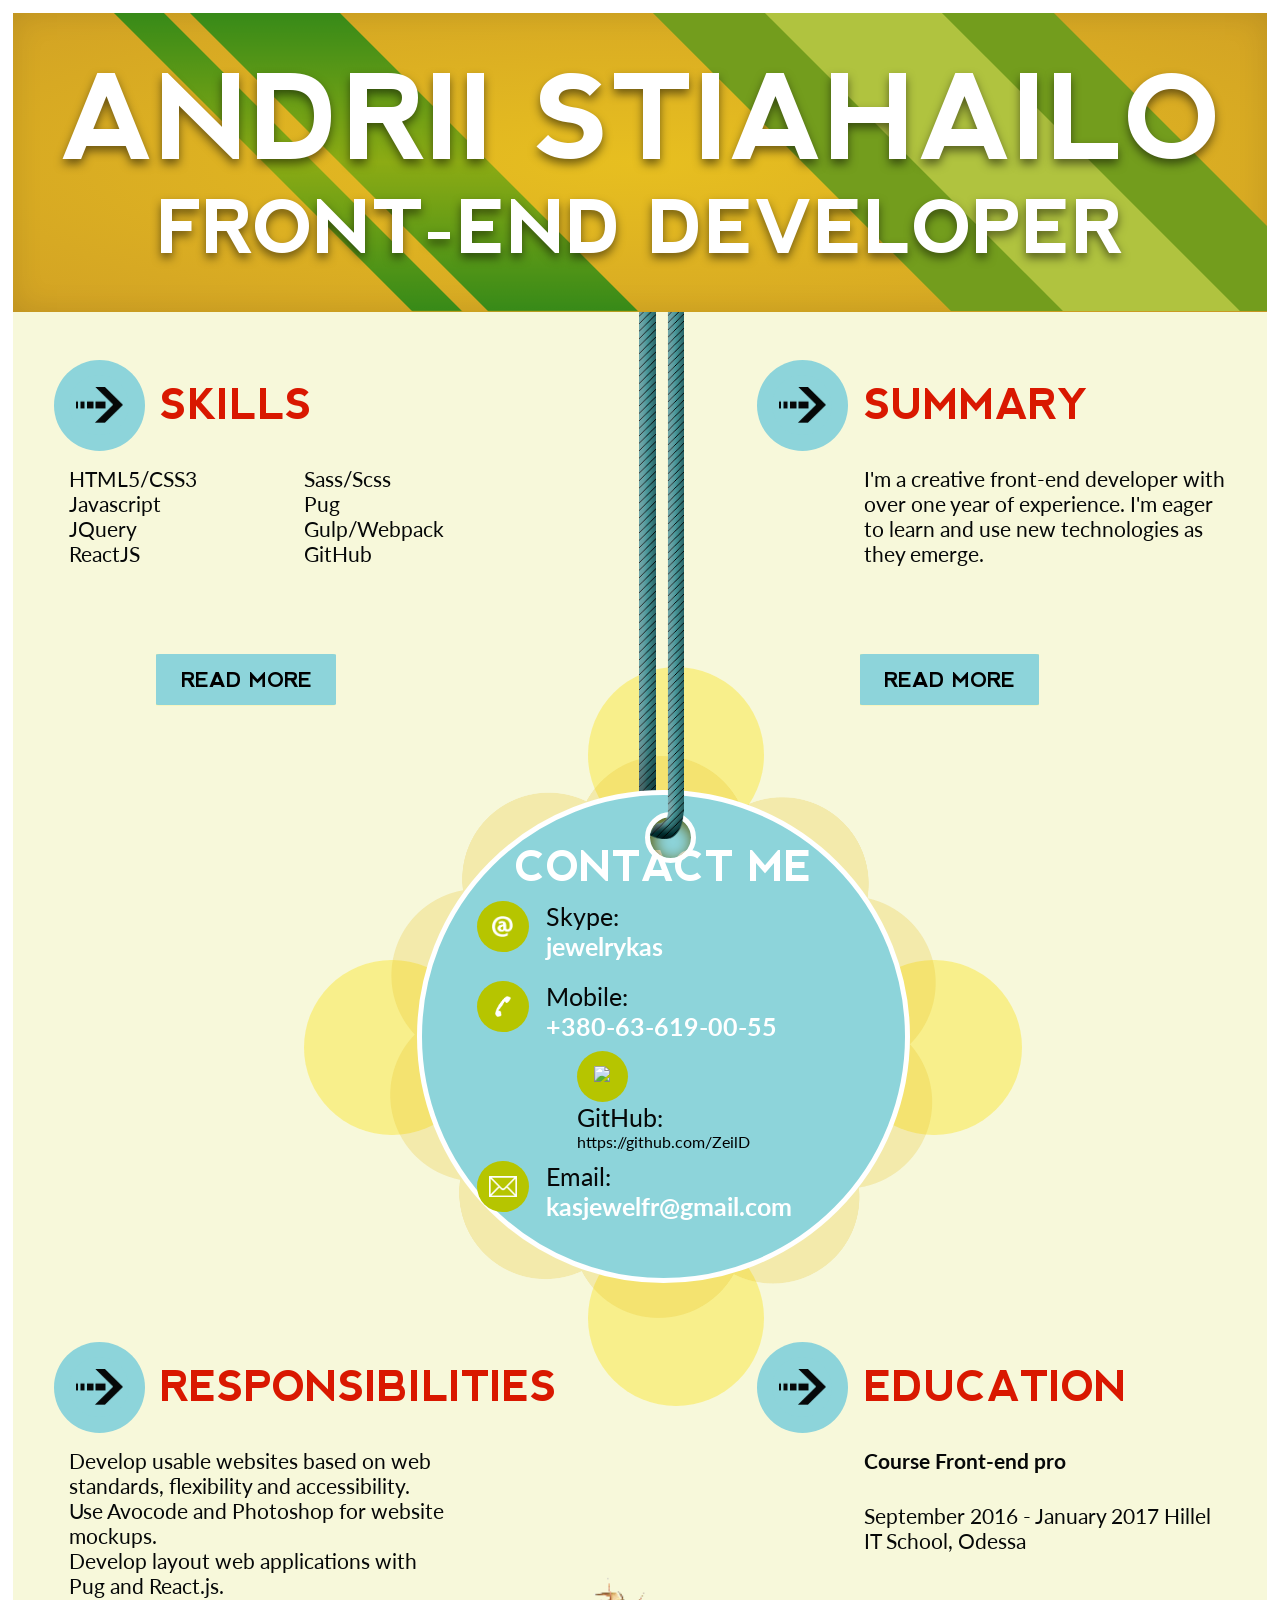
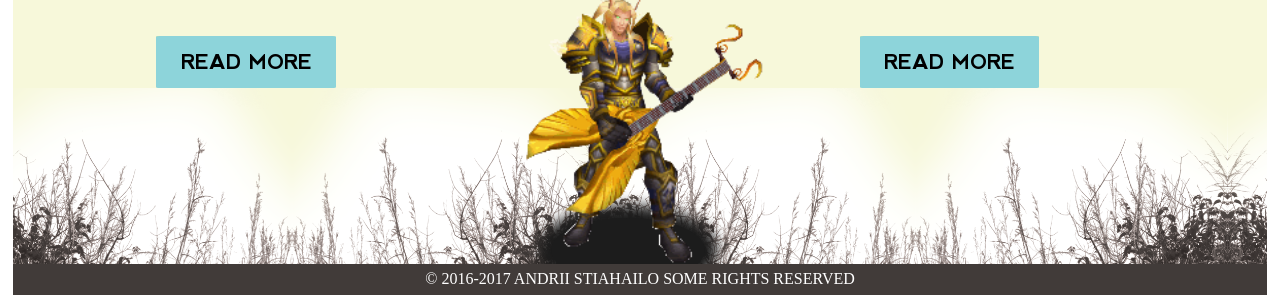
==== commit 49cee3f0: "add git adress in contact box html" ====
--- a/index.html
+++ b/index.html
@@ -129,8 +129,15 @@
                   <p class="contact-box__phone">+380-63-619-00-55</p>
                 </div>
               </div>
+              <div class="contact-box__git-box">
+                <div class="contact-box__sphere_small"><img class="contact-box__icon contact-box__icon_git" src="images/contactBoxGit.png"></div>
+                <div class="contact-box__info">
+                  <h4 class="contact-box__title">GitHub:</h4>
+                  <p class="contact-box__git">https://github.com/ZeilD</p>
+                </div>
+              </div>
               <div class="contact-box__email-box">
-                <div class="contact-box__sphere_small"><img class="contact-box__icon" src="images/contactBoxEmail.png"></div>
+                <div class="contact-box__sphere_small"><img class="contact-box__icon contact-box__icon_email" src="images/contactBoxEmail.png"></div>
                 <div class="contact-box__info">
                   <h4 class="contact-box__title">Email:</h4>
                   <p class="contact-box__email">kasjewelfr@gmail.com</p>
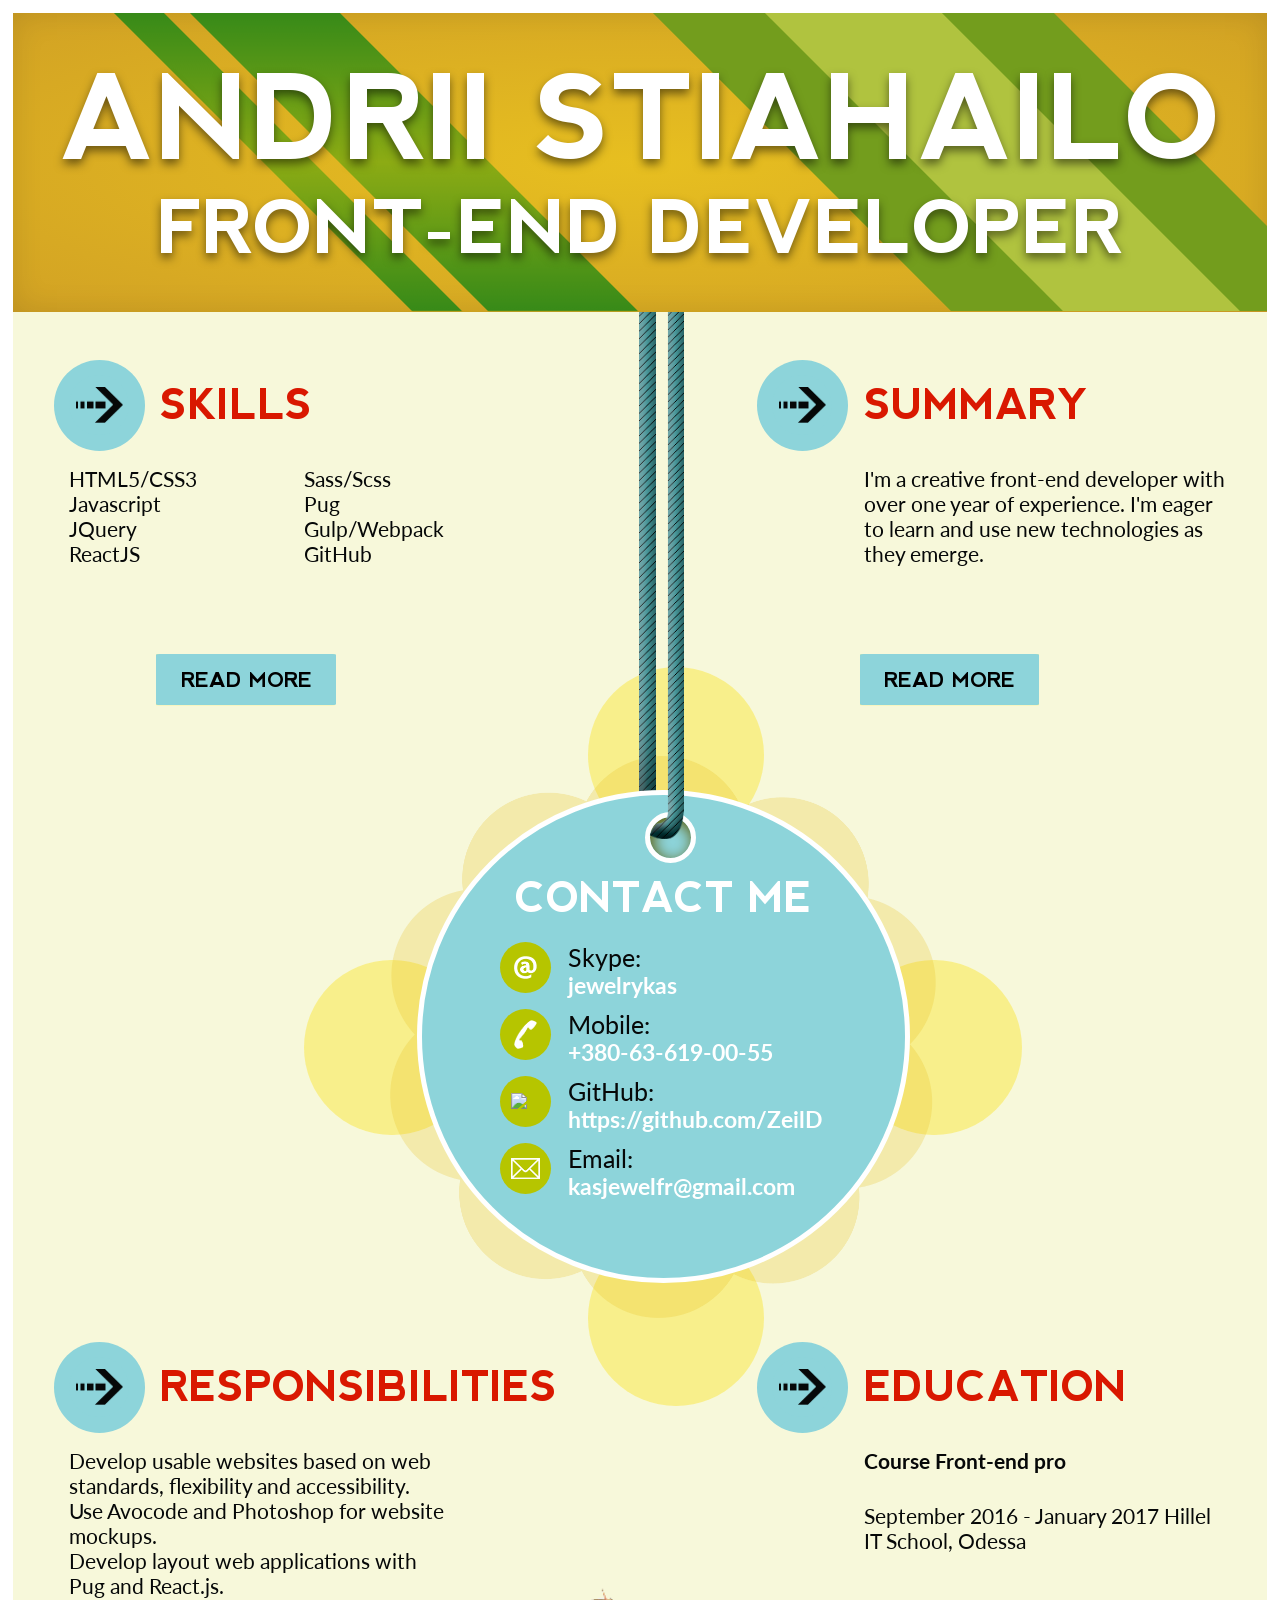
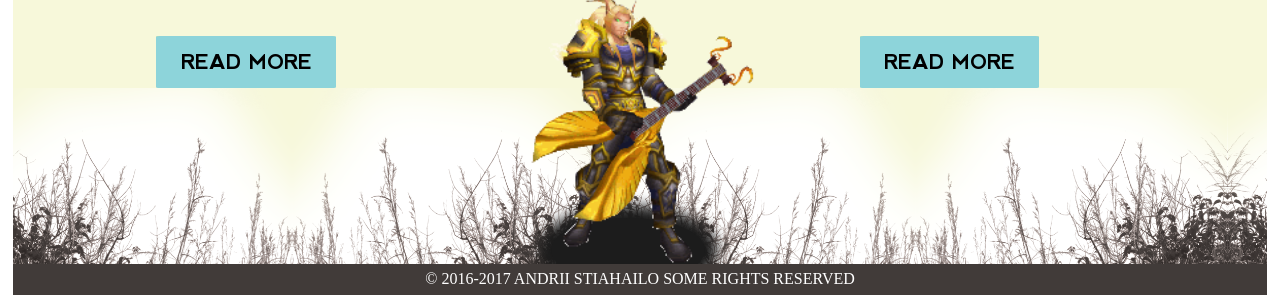
==== commit d1966ae8: "update version css" ====
--- a/index.html
+++ b/index.html
@@ -2,7 +2,7 @@
 <html>
   <head>
     <title>RESUME</title>
-    <link rel="stylesheet" href="style.css?ver=1">
+    <link rel="stylesheet" href="style.css?ver=1.1">
     <link href="https://fonts.googleapis.com/css?family=Lato:300,400,700|Open+Sans:300,400,700" rel="stylesheet">
   </head>
   <body>
@@ -234,4 +234,4 @@
     		elem[2].classList.add('hide_size')
     }
   </script>
-</html>+</html>
--- a/style.css
+++ b/style.css
@@ -1 +1 @@
-@font-face{font-family:'nevis-Bold';src:url("fonts/nevis-Bold/nevis-Bold.eot?#iefix") format("embedded-opentype"),url("fonts/nevis-Bold/nevis-Bold.woff") format("woff"),url("nevis-Bold.ttf") format("truetype"),url("fonts/nevis-Bold/nevis-Bold.svg#nevis-Bold") format("svg");font-weight:normal;font-style:normal}@font-face{font-family:'TrebuchetMS-Bold';src:url("fonts/TrebuchetMS-Bold/TrebuchetMS-Bold.eot?#iefix") format("embedded-opentype"),url("fonts/TrebuchetMS-Bold/TrebuchetMS-Bold.woff") format("woff"),url("TrebuchetMS-Bold.ttf") format("truetype"),url("fonts/TrebuchetMS-Bold/TrebuchetMS-Bold.svg#TrebuchetMS-Bold") format("svg");font-weight:normal;font-style:normal}*{margin:0;padding:0}.cbalink{display:none !important}.wrapper{margin:1.4902vh;-webkit-box-sizing:border-box;box-sizing:border-box;background-color:#f7f8da;overflow:hidden}body{min-width:320px;margin:0 auto}.header{display:-webkit-box;display:-webkit-flex;display:-ms-flexbox;display:flex;-webkit-box-pack:justify;-webkit-justify-content:space-between;-ms-flex-pack:justify;justify-content:space-between;position:relative;background:-webkit-radial-gradient(#e7bf20, #D2A224);background:radial-gradient(#e7bf20, #D2A224);-webkit-box-shadow:inset 0px 0px 30px 1px rgba(0,0,0,0.1);box-shadow:inset 0px 0px 30px 1px rgba(0,0,0,0.1);z-index:10;overflow:hidden}.header__row{display:-webkit-box;display:-webkit-flex;display:-ms-flexbox;display:flex;-webkit-box-orient:vertical;-webkit-box-direction:normal;-webkit-flex-direction:column;-ms-flex-direction:column;flex-direction:column;-webkit-box-pack:center;-webkit-justify-content:center;-ms-flex-pack:center;justify-content:center;-webkit-box-align:center;-webkit-align-items:center;-ms-flex-align:center;align-items:center;background-size:cover;-webkit-box-sizing:border-box;box-sizing:border-box;width:100%;padding:2.94118% 0 3.29412%;z-index:5}.header__title,.header__subtitle{font-size:9.27451vw;text-shadow:0 5px 10px rgba(0,0,0,0.5);color:#fff;font-family:"nevis-Bold";font-weight:700;text-transform:uppercase}.header__subtitle{font-size:5.72549vw}.header__skew-blok{height:100%;width:40%;position:absolute}.skew-blok_right{top:0;right:0;display:-webkit-box;display:-webkit-flex;display:-ms-flexbox;display:flex;-webkit-box-pack:end;-webkit-justify-content:flex-end;-ms-flex-pack:end;justify-content:flex-end}.skew-blok_left{top:0;left:0;display:-webkit-box;display:-webkit-flex;display:-ms-flexbox;display:flex;-webkit-box-pack:end;-webkit-justify-content:flex-end;-ms-flex-pack:end;justify-content:flex-end}.skew-blok__skew-elem{height:100%}.skew-blok__skew-elem_big-right{background:#739d1d;width:80%;z-index:3;-webkit-transform:skewX(45deg);-ms-transform:skewX(45deg);transform:skewX(45deg);margin-right:5vw;-webkit-animation:upBig 1.5s linear;animation:upBig 1.5s linear}.skew-blok__skew-elem_small-right{background:#b0c33f;width:44%;margin:0 auto;-webkit-animation:upSmall 1s 1.6s linear forwards;animation:upSmall 1s 1.6s linear forwards;opacity:0}.skew-blok__skew-elem_big-left{background:-webkit-gradient(linear, left bottom, left top, from(#378A18), color-stop(#8cab14), to(#378A18));background:-webkit-linear-gradient(bottom, #378A18, #8cab14, #378A18);background:linear-gradient(0deg, #378A18, #8cab14, #378A18);width:30%;z-index:2;-webkit-transform:skewX(45deg);-ms-transform:skewX(45deg);transform:skewX(45deg);margin:0 2vw;-webkit-box-ordinal-group:2;-webkit-order:1;-ms-flex-order:1;order:1;-webkit-animation:leftBig 2.5s 2.7s linear forwards;animation:leftBig 2.5s 2.7s linear forwards;opacity:0}.skew-blok__skew-elem_small-left{background:#8cab14;width:10%;z-index:1;-webkit-transform:skewX(45deg);-ms-transform:skewX(45deg);transform:skewX(45deg);margin:0;opacity:0;-webkit-animation:leftSmall .7s 5.3s linear forwards;animation:leftSmall .7s 5.3s linear forwards;background:-webkit-gradient(linear, left bottom, left top, from(#378A18), color-stop(#8cab14), to(#378A18));background:-webkit-linear-gradient(bottom, #378A18, #8cab14, #378A18);background:linear-gradient(0deg, #378A18, #8cab14, #378A18)}@-webkit-keyframes upBig{0%{-webkit-transform:skewX(45deg) translateY(100%);transform:skewX(45deg) translateY(100%)}100%{-webkit-transform:skewX(45deg) translateY(0);transform:skewX(45deg) translateY(0)}}@keyframes upBig{0%{-webkit-transform:skewX(45deg) translateY(100%);transform:skewX(45deg) translateY(100%)}100%{-webkit-transform:skewX(45deg) translateY(0);transform:skewX(45deg) translateY(0)}}@-webkit-keyframes upSmall{0%{opacity:1;-webkit-transform:translateY(100%);transform:translateY(100%)}100%{opacity:1;-webkit-transform:translateY(0);transform:translateY(0)}}@keyframes upSmall{0%{opacity:1;-webkit-transform:translateY(100%);transform:translateY(100%)}100%{opacity:1;-webkit-transform:translateY(0);transform:translateY(0)}}@-webkit-keyframes leftBig{0%{-webkit-transform:skewX(45deg) translateX(40vw);transform:skewX(45deg) translateX(40vw);opacity:1}100%{opacity:1;-webkit-transform:skewX(45deg) translateX(0vw);transform:skewX(45deg) translateX(0vw)}}@keyframes leftBig{0%{-webkit-transform:skewX(45deg) translateX(40vw);transform:skewX(45deg) translateX(40vw);opacity:1}100%{opacity:1;-webkit-transform:skewX(45deg) translateX(0vw);transform:skewX(45deg) translateX(0vw)}}@-webkit-keyframes leftSmall{0%{-webkit-transform:skewX(45deg) translateX(5vw);transform:skewX(45deg) translateX(5vw);opacity:1}100%{opacity:1;-webkit-transform:skewX(45deg) translateXS(0vw);transform:skewX(45deg) translateXS(0vw)}}@keyframes leftSmall{0%{-webkit-transform:skewX(45deg) translateX(5vw);transform:skewX(45deg) translateX(5vw);opacity:1}100%{opacity:1;-webkit-transform:skewX(45deg) translateXS(0vw);transform:skewX(45deg) translateXS(0vw)}}.main{display:-webkit-box;display:-webkit-flex;display:-ms-flexbox;display:flex;-webkit-flex-wrap:wrap;-ms-flex-wrap:wrap;flex-wrap:wrap;padding:1.88235vw 3.17647vw 0;width:100%;-webkit-box-sizing:border-box;box-sizing:border-box;-webkit-box-pack:justify;-webkit-justify-content:space-between;-ms-flex-pack:justify;justify-content:space-between;text-align:left;font-family:Lato;position:relative}.main__container{display:-webkit-box;display:-webkit-flex;display:-ms-flexbox;display:flex;-webkit-box-orient:vertical;-webkit-box-direction:normal;-webkit-flex-direction:column;-ms-flex-direction:column;flex-direction:column;-webkit-box-pack:start;-webkit-justify-content:flex-start;-ms-flex-pack:start;justify-content:flex-start;-webkit-box-align:start;-webkit-align-items:flex-start;-ms-flex-align:start;align-items:flex-start;-webkit-flex-wrap:wrap;-ms-flex-wrap:wrap;flex-wrap:wrap;width:40%;margin-top:1.88235vw;-webkit-box-sizing:border-box;box-sizing:border-box;z-index:8}.main__container:nth-of-type(1),.main__container:nth-of-type(2){margin-bottom:3.92157vw}.main__container:nth-of-type(3n+2) .container__block_midle{margin-left:8.35294vw}.main__container:nth-of-type(3n+2) .container__block_bottom,.main__container:nth-of-type(3n+2) .container__block_midle{margin-left:8.35294vw}.main__contact-box{left:28.66667%;width:42.66667vw;height:43.92157vw;position:relative;display:-webkit-box;display:-webkit-flex;display:-ms-flexbox;display:flex;-webkit-box-pack:center;-webkit-justify-content:center;-ms-flex-pack:center;justify-content:center;-webkit-box-align:center;-webkit-align-items:center;-ms-flex-align:center;align-items:center}.container__block{display:-webkit-box;display:-webkit-flex;display:-ms-flexbox;display:flex;-webkit-box-orient:vertical;-webkit-box-direction:normal;-webkit-flex-direction:column;-ms-flex-direction:column;flex-direction:column;overflow:hidden}.container__block_top{-webkit-box-orient:horizontal;-webkit-box-direction:normal;-webkit-flex-direction:row;-ms-flex-direction:row;flex-direction:row;-webkit-box-align:center;-webkit-align-items:center;-ms-flex-align:center;align-items:center;margin-bottom:1.17647vw}.container__block_midle{margin-bottom:2.23529vw}.container__block_bottom,.container__block_midle{margin-left:1.17647vw;height:12.5vw;-webkit-transition:1s;transition:1s}.container__block_lists{-webkit-box-orient:horizontal;-webkit-box-direction:normal;-webkit-flex-direction:row;-ms-flex-direction:row;flex-direction:row;-webkit-box-pack:justify;-webkit-justify-content:space-between;-ms-flex-pack:justify;justify-content:space-between;width:100%;-webkit-box-sizing:border-box;box-sizing:border-box}.container__sphere{display:-webkit-box;display:-webkit-flex;display:-ms-flexbox;display:flex;-webkit-box-pack:center;-webkit-justify-content:center;-ms-flex-pack:center;justify-content:center;-webkit-box-align:center;-webkit-align-items:center;-ms-flex-align:center;align-items:center;width:7.09804vw;height:7.09804vw;margin-right:1.21569vw;-webkit-border-radius:50% 50%;border-radius:50% 50%;background-color:#8dd4da;-webkit-transform-style:preserve-3d;transform-style:preserve-3d}.container__icon{width:3.68627vw;height:2.86275vw}.container__icon_front{-webkit-transform:translateZ(2px);transform:translateZ(2px);-webkit-border-radius:50% 50%;border-radius:50% 50%;background-color:#8dd4da;position:absolute;width:4.70588vw;height:4.70588vw;display:-webkit-box;display:-webkit-flex;display:-ms-flexbox;display:flex;-webkit-box-pack:center;-webkit-justify-content:center;-ms-flex-pack:center;justify-content:center;-webkit-box-align:center;-webkit-align-items:center;-ms-flex-align:center;align-items:center;border:none;top:1.17647vw;left:1.17647vw}.container__icon_back{-webkit-transform:translateZ(-2px) rotateY(180deg);transform:translateZ(-2px) rotateY(180deg);-webkit-border-radius:50% 50%;border-radius:50% 50%;background-color:#8dd4da;position:absolute;width:4.70588vw;height:4.70588vw;display:-webkit-box;display:-webkit-flex;display:-ms-flexbox;display:flex;-webkit-box-pack:center;-webkit-justify-content:center;-ms-flex-pack:center;justify-content:center;-webkit-box-align:center;-webkit-align-items:center;-ms-flex-align:center;align-items:center;border:none;top:1.17647vw;left:1.17647vw}.container__icon_back img{width:100%;height:100%}.container__title{font-family:"nevis-Bold";font-size:3.2549vw;color:#d91800;font-weight:700;text-transform:uppercase}.container__subtitle,.container__text{font-weight:700;color:#060808;font-size:1.64706vw;margin-bottom:2.35294vw}.container__subtitle_bold{font-family:"nevis-Bold";font-size:2.47059vw;font-weight:700;text-transform:uppercase}.container__text{font-weight:400}.container__text_small{width:60%}.container__list{margin-right:20%}.container_first .container__sphere,.container_second .container__sphere,.container_third .container__sphere,.container_fourth .container__sphere{-webkit-transition:1s;transition:1s}.container_first:hover .container__sphere,.container_second:hover .container__sphere,.container_third:hover .container__sphere,.container_fourth:hover .container__sphere{-webkit-transform:rotateY(180deg);transform:rotateY(180deg)}.container_first:hover .container__icon_back img,.container_second:hover .container__icon_back img,.container_third:hover .container__icon_back img,.container_fourth:hover .container__icon_back img{-webkit-animation:roll 5s infinite linear forwards;animation:roll 5s infinite linear forwards}.list__item{list-style-type:none;font-size:1.64706vw;color:#060808;font-weight:400}.contact-box_wrap{width:100%}.contact-box__bubble-wrapper{width:100%;height:100%;position:absolute;background:url("images/bubble-wrapper.png") left top no-repeat;background-size:cover;-webkit-box-sizing:border-box;box-sizing:border-box;display:-webkit-box;display:-webkit-flex;display:-ms-flexbox;display:flex;-webkit-box-pack:center;-webkit-justify-content:center;-ms-flex-pack:center;justify-content:center;-webkit-box-align:center;-webkit-align-items:center;-ms-flex-align:center;align-items:center;-webkit-animation:roll 15s infinite linear;animation:roll 15s infinite linear;z-index:1;top:0;left:0}.contact-box__circles-wrapper{position:absolute;width:100%;height:100%;-webkit-animation:unroll 20s infinite linear;animation:unroll 20s infinite linear;z-index:0}.contact-box__circle{background-color:rgba(251,233,87,0.6);width:13.72549vw;height:13.72549vw;-webkit-border-radius:50% 50%;border-radius:50% 50%;position:absolute}.contact-box__circle_top{top:-15.68627%;left:36.27451%}.contact-box__circle_right{right:-15.68627%;top:36.27451%}.contact-box__circle_bottom{bottom:-15.68627%;left:36.27451%}.contact-box__circle_left{left:-15.68627%;top:36.27451%}.contact-box__icon{width:1.76471vw;height:auto}.contact-box__icon:last-of-type{height:1.64706vw;width:auto}.contact-box__title{color:#060808;font-weight:400;font-size:1.96078vw}.contact-box__title_big{font-size:3.2549vw;color:#fff;font-family:"nevis-Bold";text-transform:uppercase}.contact-box__hole{width:3.21569vw;height:3.21569vw;-webkit-box-shadow:inset .19608vw .35294vw 1.13725vw #5b5800;box-shadow:inset .19608vw .35294vw 1.13725vw #5b5800;border:.39216vw solid #fff;-webkit-border-radius:50% 50%;border-radius:50% 50%;position:absolute;top:1.29412vw;left:46.23162%}.contact-box__rope{position:absolute}.contact-box__rope_front{height:54.90196vw;width:3.92157vw;left:17.8vw;background:url("images/ropeFront.png") left top no-repeat;background-size:contain;z-index:3;bottom:91%}.contact-box__rope_back{height:54.90196vw;width:3.92157vw;background:url("images/ropeBack.png") left top no-repeat;background-size:contain;z-index:2;left:45.6%;bottom:85%}.contact-box__sphere{width:37.72549vw;height:37.72549vw;border:.39216vw solid #fff;-webkit-border-radius:50% 50%;border-radius:50% 50%;background-color:#8dd4da;display:-webkit-box;display:-webkit-flex;display:-ms-flexbox;display:flex;-webkit-box-orient:vertical;-webkit-box-direction:normal;-webkit-flex-direction:column;-ms-flex-direction:column;flex-direction:column;-webkit-box-pack:center;-webkit-justify-content:center;-ms-flex-pack:center;justify-content:center;-webkit-box-align:center;-webkit-align-items:center;-ms-flex-align:center;align-items:center;position:relative;-webkit-transition:none;transition:none;z-index:6}.contact-box__sphere_small{width:4vw;height:4vw;-webkit-border-radius:50% 50%;border-radius:50% 50%;background-color:#b6c500;display:-webkit-box;display:-webkit-flex;display:-ms-flexbox;display:flex;-webkit-box-pack:center;-webkit-justify-content:center;-ms-flex-pack:center;justify-content:center;-webkit-box-align:center;-webkit-align-items:center;-ms-flex-align:center;align-items:center;margin-right:1.33333vw}.contact-box__website-box,.contact-box__phone-box,.contact-box__email-box{width:29.01961vw;margin:.78431vw 0;display:-webkit-box;display:-webkit-flex;display:-ms-flexbox;display:flex;-webkit-box-orient:horizontal;-webkit-box-direction:normal;-webkit-flex-direction:row;-ms-flex-direction:row;flex-direction:row;-webkit-flex-wrap:wrap;-ms-flex-wrap:wrap;flex-wrap:wrap}.contact-box__website,.contact-box__phone,.contact-box__email{color:#fff;font-size:1.96078vw;font-weight:700}.container-button{margin-left:8vw;width:14vw;height:4vw}.container-button__sides{-webkit-transform-style:preserve-3d;transform-style:preserve-3d;position:relative;width:100%;height:100%;-webkit-transition:1s;transition:1s}.container-button__side{position:absolute;width:100%;height:100%;display:-webkit-box;display:-webkit-flex;display:-ms-flexbox;display:flex;-webkit-box-pack:center;-webkit-justify-content:center;-ms-flex-pack:center;justify-content:center;-webkit-box-align:center;-webkit-align-items:center;-ms-flex-align:center;align-items:center;text-transform:uppercase;-webkit-border-radius:2% 2%;border-radius:2% 2%;-webkit-transition:.3s;transition:.3s}.container-button__side:hover{-webkit-box-shadow:inset 0px 0px 7px 0px rgba(0,0,0,0.2);box-shadow:inset 0px 0px 7px 0px rgba(0,0,0,0.2)}.container-button__side_front{-webkit-transform:translateZ(2px);transform:translateZ(2px);background-color:#8dd4da}.container-button__side_back{-webkit-transform:translateZ(-2px) rotateX(180deg);transform:translateZ(-2px) rotateX(180deg);background-color:#fbe957}.container-button__checkbox:checked+label .container-button__sides{-webkit-transform:rotateX(-180deg);transform:rotateX(-180deg)}.container-button__text{font-family:"nevis-Bold";font-size:1.64706vw}.hide_size{height:0}.hide,.hide+label ~ .container__block_bottom,.hide+label ~ .container__block_midle{display:none}@-webkit-keyframes roll{0%{-webkit-transform:rotateZ(0deg);transform:rotateZ(0deg)}100%{-webkit-transform:rotateZ(360deg);transform:rotateZ(360deg)}}@keyframes roll{0%{-webkit-transform:rotateZ(0deg);transform:rotateZ(0deg)}100%{-webkit-transform:rotateZ(360deg);transform:rotateZ(360deg)}}@-webkit-keyframes unroll{0%{-webkit-transform:rotateZ(0deg);transform:rotateZ(0deg);width:100%;height:100%}25%{width:120%;height:120%}50%{width:100%;height:100%}75%{width:120%;height:120%}100%{-webkit-transform:rotateZ(-360deg);transform:rotateZ(-360deg)}}@keyframes unroll{0%{-webkit-transform:rotateZ(0deg);transform:rotateZ(0deg);width:100%;height:100%}25%{width:120%;height:120%}50%{width:100%;height:100%}75%{width:120%;height:120%}100%{-webkit-transform:rotateZ(-360deg);transform:rotateZ(-360deg)}}.footer{background:url("images/footer.png") left -2.5vw no-repeat;background-size:cover;-webkit-box-sizing:border-box;box-sizing:border-box;height:16.19608vw;position:relative}.footer__photo{background:url("images/photo.gif") left top no-repeat;background-size:cover;width:27.45098vw;height:26.27451vw;bottom:-0.3vw;left:35.2vw;position:absolute;z-index:1}.footer__copyright{width:100%;position:absolute;bottom:0;left:0;background-color:#413B39}.footer__text{color:#fff;text-align:center;padding:0.5vw;font-size:1.25vw}.footer__shadow{width:12vw;height:5vw;background:#1C1C1C;position:absolute;bottom:1vw;left:42vw;z-index:0;-webkit-border-radius:50% 50%;border-radius:50% 50%;-webkit-box-shadow:0 0 1vw 1vw #1C1C1C;box-shadow:0 0 1vw 1vw #1C1C1C}
+@font-face{font-family:'nevis-Bold';src:url("fonts/nevis-Bold/nevis-Bold.eot?#iefix") format("embedded-opentype"),url("fonts/nevis-Bold/nevis-Bold.woff") format("woff"),url("nevis-Bold.ttf") format("truetype"),url("fonts/nevis-Bold/nevis-Bold.svg#nevis-Bold") format("svg");font-weight:normal;font-style:normal}@font-face{font-family:'TrebuchetMS-Bold';src:url("fonts/TrebuchetMS-Bold/TrebuchetMS-Bold.eot?#iefix") format("embedded-opentype"),url("fonts/TrebuchetMS-Bold/TrebuchetMS-Bold.woff") format("woff"),url("TrebuchetMS-Bold.ttf") format("truetype"),url("fonts/TrebuchetMS-Bold/TrebuchetMS-Bold.svg#TrebuchetMS-Bold") format("svg");font-weight:normal;font-style:normal}*{margin:0;padding:0}.cbalink{display:none !important}.wrapper{margin:1.4902vh;-webkit-box-sizing:border-box;box-sizing:border-box;background-color:#f7f8da;overflow:hidden}body{min-width:320px;margin:0 auto}.header{display:-webkit-box;display:-webkit-flex;display:-ms-flexbox;display:flex;-webkit-box-pack:justify;-webkit-justify-content:space-between;-ms-flex-pack:justify;justify-content:space-between;position:relative;background:-webkit-radial-gradient(#e7bf20, #D2A224);background:radial-gradient(#e7bf20, #D2A224);-webkit-box-shadow:inset 0px 0px 30px 1px rgba(0,0,0,0.1);box-shadow:inset 0px 0px 30px 1px rgba(0,0,0,0.1);z-index:10;overflow:hidden}.header__row{display:-webkit-box;display:-webkit-flex;display:-ms-flexbox;display:flex;-webkit-box-orient:vertical;-webkit-box-direction:normal;-webkit-flex-direction:column;-ms-flex-direction:column;flex-direction:column;-webkit-box-pack:center;-webkit-justify-content:center;-ms-flex-pack:center;justify-content:center;-webkit-box-align:center;-webkit-align-items:center;-ms-flex-align:center;align-items:center;background-size:cover;-webkit-box-sizing:border-box;box-sizing:border-box;width:100%;padding:2.94118% 0 3.29412%;z-index:5}.header__title,.header__subtitle{font-size:9.27451vw;text-shadow:0 5px 10px rgba(0,0,0,0.5);color:#fff;font-family:"nevis-Bold";font-weight:700;text-transform:uppercase}.header__subtitle{font-size:5.72549vw}.header__skew-blok{height:100%;width:40%;position:absolute}.skew-blok_right{top:0;right:0;display:-webkit-box;display:-webkit-flex;display:-ms-flexbox;display:flex;-webkit-box-pack:end;-webkit-justify-content:flex-end;-ms-flex-pack:end;justify-content:flex-end}.skew-blok_left{top:0;left:0;display:-webkit-box;display:-webkit-flex;display:-ms-flexbox;display:flex;-webkit-box-pack:end;-webkit-justify-content:flex-end;-ms-flex-pack:end;justify-content:flex-end}.skew-blok__skew-elem{height:100%}.skew-blok__skew-elem_big-right{background:#739d1d;width:80%;z-index:3;-webkit-transform:skewX(45deg);-ms-transform:skewX(45deg);transform:skewX(45deg);margin-right:5vw;-webkit-animation:upBig 1.5s linear;animation:upBig 1.5s linear}.skew-blok__skew-elem_small-right{background:#b0c33f;width:44%;margin:0 auto;-webkit-animation:upSmall 1s 1.6s linear forwards;animation:upSmall 1s 1.6s linear forwards;opacity:0}.skew-blok__skew-elem_big-left{background:-webkit-gradient(linear, left bottom, left top, from(#378A18), color-stop(#8cab14), to(#378A18));background:-webkit-linear-gradient(bottom, #378A18, #8cab14, #378A18);background:linear-gradient(0deg, #378A18, #8cab14, #378A18);width:30%;z-index:2;-webkit-transform:skewX(45deg);-ms-transform:skewX(45deg);transform:skewX(45deg);margin:0 2vw;-webkit-box-ordinal-group:2;-webkit-order:1;-ms-flex-order:1;order:1;-webkit-animation:leftBig 2.5s 2.7s linear forwards;animation:leftBig 2.5s 2.7s linear forwards;opacity:0}.skew-blok__skew-elem_small-left{background:#8cab14;width:10%;z-index:1;-webkit-transform:skewX(45deg);-ms-transform:skewX(45deg);transform:skewX(45deg);margin:0;opacity:0;-webkit-animation:leftSmall .7s 5.3s linear forwards;animation:leftSmall .7s 5.3s linear forwards;background:-webkit-gradient(linear, left bottom, left top, from(#378A18), color-stop(#8cab14), to(#378A18));background:-webkit-linear-gradient(bottom, #378A18, #8cab14, #378A18);background:linear-gradient(0deg, #378A18, #8cab14, #378A18)}@-webkit-keyframes upBig{0%{-webkit-transform:skewX(45deg) translateY(100%);transform:skewX(45deg) translateY(100%)}100%{-webkit-transform:skewX(45deg) translateY(0);transform:skewX(45deg) translateY(0)}}@keyframes upBig{0%{-webkit-transform:skewX(45deg) translateY(100%);transform:skewX(45deg) translateY(100%)}100%{-webkit-transform:skewX(45deg) translateY(0);transform:skewX(45deg) translateY(0)}}@-webkit-keyframes upSmall{0%{opacity:1;-webkit-transform:translateY(100%);transform:translateY(100%)}100%{opacity:1;-webkit-transform:translateY(0);transform:translateY(0)}}@keyframes upSmall{0%{opacity:1;-webkit-transform:translateY(100%);transform:translateY(100%)}100%{opacity:1;-webkit-transform:translateY(0);transform:translateY(0)}}@-webkit-keyframes leftBig{0%{-webkit-transform:skewX(45deg) translateX(40vw);transform:skewX(45deg) translateX(40vw);opacity:1}100%{opacity:1;-webkit-transform:skewX(45deg) translateX(0vw);transform:skewX(45deg) translateX(0vw)}}@keyframes leftBig{0%{-webkit-transform:skewX(45deg) translateX(40vw);transform:skewX(45deg) translateX(40vw);opacity:1}100%{opacity:1;-webkit-transform:skewX(45deg) translateX(0vw);transform:skewX(45deg) translateX(0vw)}}@-webkit-keyframes leftSmall{0%{-webkit-transform:skewX(45deg) translateX(5vw);transform:skewX(45deg) translateX(5vw);opacity:1}100%{opacity:1;-webkit-transform:skewX(45deg) translateXS(0vw);transform:skewX(45deg) translateXS(0vw)}}@keyframes leftSmall{0%{-webkit-transform:skewX(45deg) translateX(5vw);transform:skewX(45deg) translateX(5vw);opacity:1}100%{opacity:1;-webkit-transform:skewX(45deg) translateXS(0vw);transform:skewX(45deg) translateXS(0vw)}}.main{display:-webkit-box;display:-webkit-flex;display:-ms-flexbox;display:flex;-webkit-flex-wrap:wrap;-ms-flex-wrap:wrap;flex-wrap:wrap;padding:1.88235vw 3.17647vw 0;width:100%;-webkit-box-sizing:border-box;box-sizing:border-box;-webkit-box-pack:justify;-webkit-justify-content:space-between;-ms-flex-pack:justify;justify-content:space-between;text-align:left;font-family:Lato;position:relative}.main__container{display:-webkit-box;display:-webkit-flex;display:-ms-flexbox;display:flex;-webkit-box-orient:vertical;-webkit-box-direction:normal;-webkit-flex-direction:column;-ms-flex-direction:column;flex-direction:column;-webkit-box-pack:start;-webkit-justify-content:flex-start;-ms-flex-pack:start;justify-content:flex-start;-webkit-box-align:start;-webkit-align-items:flex-start;-ms-flex-align:start;align-items:flex-start;-webkit-flex-wrap:wrap;-ms-flex-wrap:wrap;flex-wrap:wrap;width:40%;margin-top:1.88235vw;-webkit-box-sizing:border-box;box-sizing:border-box;z-index:8}.main__container:nth-of-type(1),.main__container:nth-of-type(2){margin-bottom:3.92157vw}.main__container:nth-of-type(3n+2) .container__block_midle{margin-left:8.35294vw}.main__container:nth-of-type(3n+2) .container__block_bottom,.main__container:nth-of-type(3n+2) .container__block_midle{margin-left:8.35294vw}.main__contact-box{left:28.66667%;width:42.66667vw;height:43.92157vw;position:relative;display:-webkit-box;display:-webkit-flex;display:-ms-flexbox;display:flex;-webkit-box-pack:center;-webkit-justify-content:center;-ms-flex-pack:center;justify-content:center;-webkit-box-align:center;-webkit-align-items:center;-ms-flex-align:center;align-items:center}.container__block{display:-webkit-box;display:-webkit-flex;display:-ms-flexbox;display:flex;-webkit-box-orient:vertical;-webkit-box-direction:normal;-webkit-flex-direction:column;-ms-flex-direction:column;flex-direction:column;overflow:hidden}.container__block_top{-webkit-box-orient:horizontal;-webkit-box-direction:normal;-webkit-flex-direction:row;-ms-flex-direction:row;flex-direction:row;-webkit-box-align:center;-webkit-align-items:center;-ms-flex-align:center;align-items:center;margin-bottom:1.17647vw}.container__block_midle{margin-bottom:2.23529vw}.container__block_bottom,.container__block_midle{margin-left:1.17647vw;height:12.5vw;-webkit-transition:1s;transition:1s}.container__block_lists{-webkit-box-orient:horizontal;-webkit-box-direction:normal;-webkit-flex-direction:row;-ms-flex-direction:row;flex-direction:row;-webkit-box-pack:justify;-webkit-justify-content:space-between;-ms-flex-pack:justify;justify-content:space-between;width:100%;-webkit-box-sizing:border-box;box-sizing:border-box}.container__sphere{display:-webkit-box;display:-webkit-flex;display:-ms-flexbox;display:flex;-webkit-box-pack:center;-webkit-justify-content:center;-ms-flex-pack:center;justify-content:center;-webkit-box-align:center;-webkit-align-items:center;-ms-flex-align:center;align-items:center;width:7.09804vw;height:7.09804vw;margin-right:1.21569vw;-webkit-border-radius:50% 50%;border-radius:50% 50%;background-color:#8dd4da;-webkit-transform-style:preserve-3d;transform-style:preserve-3d}.container__icon{width:3.68627vw;height:2.86275vw}.container__icon_front{-webkit-transform:translateZ(2px);transform:translateZ(2px);-webkit-border-radius:50% 50%;border-radius:50% 50%;background-color:#8dd4da;position:absolute;width:4.70588vw;height:4.70588vw;display:-webkit-box;display:-webkit-flex;display:-ms-flexbox;display:flex;-webkit-box-pack:center;-webkit-justify-content:center;-ms-flex-pack:center;justify-content:center;-webkit-box-align:center;-webkit-align-items:center;-ms-flex-align:center;align-items:center;border:none;top:1.17647vw;left:1.17647vw}.container__icon_back{-webkit-transform:translateZ(-2px) rotateY(180deg);transform:translateZ(-2px) rotateY(180deg);-webkit-border-radius:50% 50%;border-radius:50% 50%;background-color:#8dd4da;position:absolute;width:4.70588vw;height:4.70588vw;display:-webkit-box;display:-webkit-flex;display:-ms-flexbox;display:flex;-webkit-box-pack:center;-webkit-justify-content:center;-ms-flex-pack:center;justify-content:center;-webkit-box-align:center;-webkit-align-items:center;-ms-flex-align:center;align-items:center;border:none;top:1.17647vw;left:1.17647vw}.container__icon_back img{width:100%;height:100%}.container__title{font-family:"nevis-Bold";font-size:3.2549vw;color:#d91800;font-weight:700;text-transform:uppercase}.container__subtitle,.container__text{font-weight:700;color:#060808;font-size:1.64706vw;margin-bottom:2.35294vw}.container__subtitle_bold{font-family:"nevis-Bold";font-size:2.47059vw;font-weight:700;text-transform:uppercase}.container__text{font-weight:400}.container__text_small{width:60%}.container__list{margin-right:20%}.container_first .container__sphere,.container_second .container__sphere,.container_third .container__sphere,.container_fourth .container__sphere{-webkit-transition:1s;transition:1s}.container_first:hover .container__sphere,.container_second:hover .container__sphere,.container_third:hover .container__sphere,.container_fourth:hover .container__sphere{-webkit-transform:rotateY(180deg);transform:rotateY(180deg)}.container_first:hover .container__icon_back img,.container_second:hover .container__icon_back img,.container_third:hover .container__icon_back img,.container_fourth:hover .container__icon_back img{-webkit-animation:roll 5s infinite linear forwards;animation:roll 5s infinite linear forwards}.list__item{list-style-type:none;font-size:1.64706vw;color:#060808;font-weight:400}.contact-box_wrap{width:100%}.contact-box__bubble-wrapper{width:100%;height:100%;position:absolute;background:url("images/bubble-wrapper.png") left top no-repeat;background-size:cover;-webkit-box-sizing:border-box;box-sizing:border-box;display:-webkit-box;display:-webkit-flex;display:-ms-flexbox;display:flex;-webkit-box-pack:center;-webkit-justify-content:center;-ms-flex-pack:center;justify-content:center;-webkit-box-align:center;-webkit-align-items:center;-ms-flex-align:center;align-items:center;-webkit-animation:roll 15s infinite linear;animation:roll 15s infinite linear;z-index:1;top:0;left:0}.contact-box__circles-wrapper{position:absolute;width:100%;height:100%;-webkit-animation:unroll 20s infinite linear;animation:unroll 20s infinite linear;z-index:0}.contact-box__circle{background-color:rgba(251,233,87,0.6);width:13.72549vw;height:13.72549vw;-webkit-border-radius:50% 50%;border-radius:50% 50%;position:absolute}.contact-box__circle_top{top:-15.68627%;left:36.27451%}.contact-box__circle_right{right:-15.68627%;top:36.27451%}.contact-box__circle_bottom{bottom:-15.68627%;left:36.27451%}.contact-box__circle_left{left:-15.68627%;top:36.27451%}.contact-box__icon{width:1.76471vw;height:auto}.contact-box__icon_email{height:1.64706vw;width:auto}.contact-box__icon_git{width:2.23529vw;height:auto}.contact-box__title{color:#060808;font-weight:400;font-size:1.96078vw}.contact-box__title_big{font-size:3.2549vw;color:#fff;font-family:"nevis-Bold";text-transform:uppercase;margin:.39216vw 0 1.17647vw}.contact-box__hole{width:3.21569vw;height:3.21569vw;-webkit-box-shadow:inset .19608vw .35294vw 1.13725vw #5b5800;box-shadow:inset .19608vw .35294vw 1.13725vw #5b5800;border:.39216vw solid #fff;-webkit-border-radius:50% 50%;border-radius:50% 50%;position:absolute;top:1.29412vw;left:46.23162%}.contact-box__rope{position:absolute}.contact-box__rope_front{height:54.90196vw;width:3.92157vw;left:17.8vw;background:url("images/ropeFront.png") left top no-repeat;background-size:contain;z-index:3;bottom:91%}.contact-box__rope_back{height:54.90196vw;width:3.92157vw;background:url("images/ropeBack.png") left top no-repeat;background-size:contain;z-index:2;left:45.6%;bottom:85%}.contact-box__sphere{width:37.72549vw;height:37.72549vw;border:.39216vw solid #fff;-webkit-border-radius:50% 50%;border-radius:50% 50%;background-color:#8dd4da;display:-webkit-box;display:-webkit-flex;display:-ms-flexbox;display:flex;-webkit-box-orient:vertical;-webkit-box-direction:normal;-webkit-flex-direction:column;-ms-flex-direction:column;flex-direction:column;-webkit-box-pack:center;-webkit-justify-content:center;-ms-flex-pack:center;justify-content:center;-webkit-box-align:center;-webkit-align-items:center;-ms-flex-align:center;align-items:center;position:relative;-webkit-transition:none;transition:none;z-index:6}.contact-box__sphere_small{width:4vw;height:4vw;-webkit-border-radius:50% 50%;border-radius:50% 50%;background-color:#b6c500;display:-webkit-box;display:-webkit-flex;display:-ms-flexbox;display:flex;-webkit-box-pack:center;-webkit-justify-content:center;-ms-flex-pack:center;justify-content:center;-webkit-box-align:center;-webkit-align-items:center;-ms-flex-align:center;align-items:center;margin-right:1.33333vw}.contact-box__website-box,.contact-box__phone-box,.contact-box__email-box,.contact-box__git-box{width:29.01961vw;margin:.39216vw 0 .39216vw 3.52941vw;display:-webkit-box;display:-webkit-flex;display:-ms-flexbox;display:flex;-webkit-box-orient:horizontal;-webkit-box-direction:normal;-webkit-flex-direction:row;-ms-flex-direction:row;flex-direction:row;-webkit-flex-wrap:wrap;-ms-flex-wrap:wrap;flex-wrap:wrap}.contact-box__website,.contact-box__phone,.contact-box__email,.contact-box__git{color:#fff;font-size:1.76471vw;font-weight:700}.container-button{margin-left:8vw;width:14vw;height:4vw}.container-button__sides{-webkit-transform-style:preserve-3d;transform-style:preserve-3d;position:relative;width:100%;height:100%;-webkit-transition:1s;transition:1s}.container-button__side{position:absolute;width:100%;height:100%;display:-webkit-box;display:-webkit-flex;display:-ms-flexbox;display:flex;-webkit-box-pack:center;-webkit-justify-content:center;-ms-flex-pack:center;justify-content:center;-webkit-box-align:center;-webkit-align-items:center;-ms-flex-align:center;align-items:center;text-transform:uppercase;-webkit-border-radius:2% 2%;border-radius:2% 2%;-webkit-transition:.3s;transition:.3s}.container-button__side:hover{-webkit-box-shadow:inset 0px 0px 7px 0px rgba(0,0,0,0.2);box-shadow:inset 0px 0px 7px 0px rgba(0,0,0,0.2)}.container-button__side_front{-webkit-transform:translateZ(2px);transform:translateZ(2px);background-color:#8dd4da}.container-button__side_back{-webkit-transform:translateZ(-2px) rotateX(180deg);transform:translateZ(-2px) rotateX(180deg);background-color:#fbe957}.container-button__checkbox:checked+label .container-button__sides{-webkit-transform:rotateX(-180deg);transform:rotateX(-180deg)}.container-button__text{font-family:"nevis-Bold";font-size:1.64706vw}.hide_size{height:0}.hide,.hide+label ~ .container__block_bottom,.hide+label ~ .container__block_midle{display:none}@-webkit-keyframes roll{0%{-webkit-transform:rotateZ(0deg);transform:rotateZ(0deg)}100%{-webkit-transform:rotateZ(360deg);transform:rotateZ(360deg)}}@keyframes roll{0%{-webkit-transform:rotateZ(0deg);transform:rotateZ(0deg)}100%{-webkit-transform:rotateZ(360deg);transform:rotateZ(360deg)}}@-webkit-keyframes unroll{0%{-webkit-transform:rotateZ(0deg);transform:rotateZ(0deg);width:100%;height:100%}25%{width:120%;height:120%}50%{width:100%;height:100%}75%{width:120%;height:120%}100%{-webkit-transform:rotateZ(-360deg);transform:rotateZ(-360deg)}}@keyframes unroll{0%{-webkit-transform:rotateZ(0deg);transform:rotateZ(0deg);width:100%;height:100%}25%{width:120%;height:120%}50%{width:100%;height:100%}75%{width:120%;height:120%}100%{-webkit-transform:rotateZ(-360deg);transform:rotateZ(-360deg)}}.footer{background:url("images/footer.png") left -2.5vw no-repeat;background-size:cover;-webkit-box-sizing:border-box;box-sizing:border-box;height:16.19608vw;position:relative}.footer__photo{background:url("images/photo.gif") left top no-repeat;background-size:cover;width:27.45098vw;height:26.27451vw;bottom:-0.3vw;left:35.2vw;position:absolute;z-index:1}.footer__copyright{width:100%;position:absolute;bottom:0;left:0;background-color:#413B39}.footer__text{color:#fff;text-align:center;padding:0.5vw;font-size:1.25vw}.footer__shadow{width:12vw;height:5vw;background:#1C1C1C;position:absolute;bottom:1vw;left:42vw;z-index:0;-webkit-border-radius:50% 50%;border-radius:50% 50%;-webkit-box-shadow:0 0 1vw 1vw #1C1C1C;box-shadow:0 0 1vw 1vw #1C1C1C}
